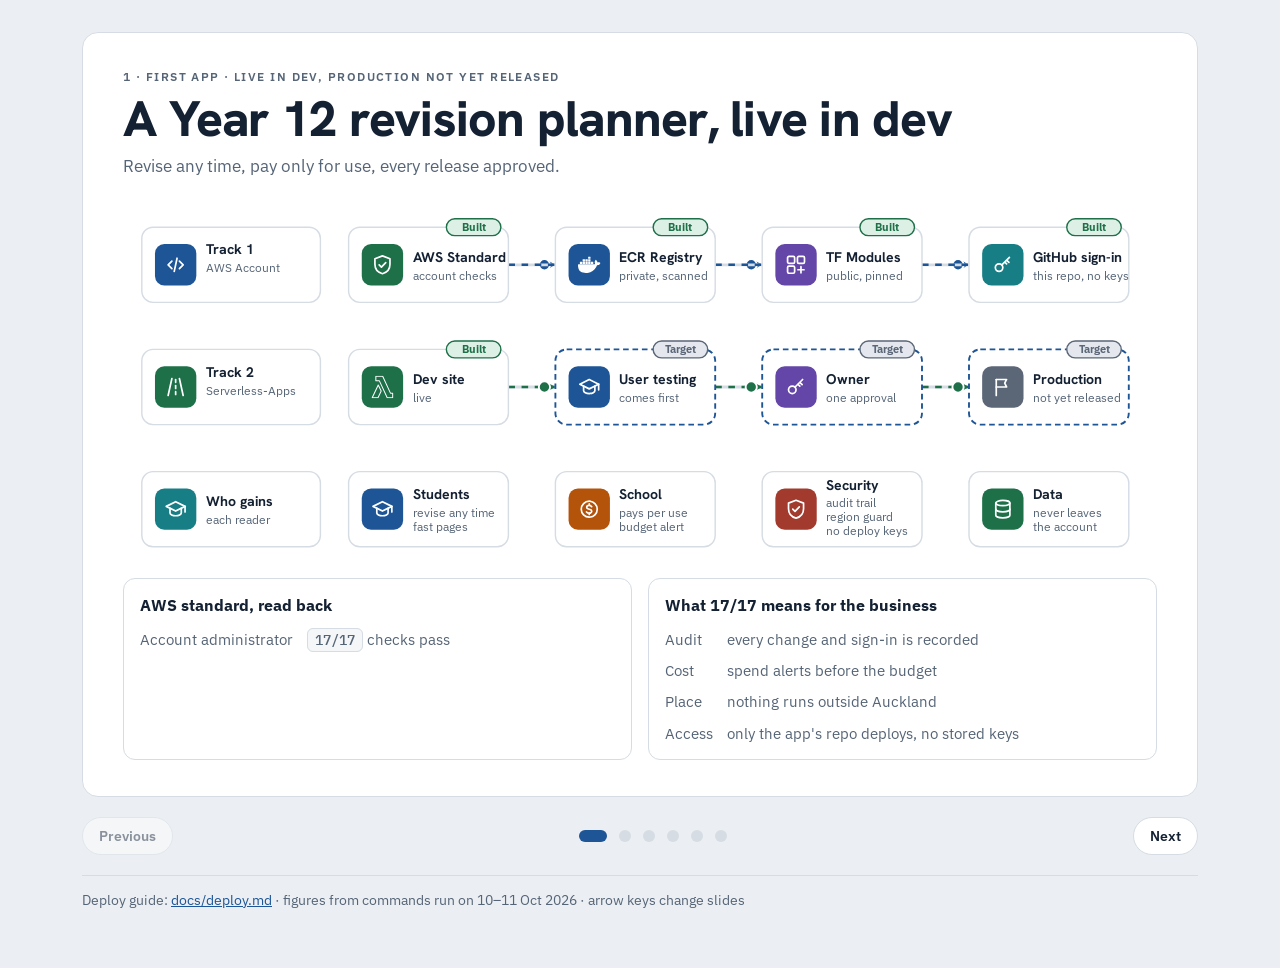
==== docs/index.html @ 9fa68ec3 "docs: architecture page for the project site [skip ci]" ====
<!doctype html>
<html lang="en">
<head>
<meta charset="utf-8">
<meta name="viewport" content="width=device-width,initial-scale=1,viewport-fit=cover">
<title>First App Architecture</title>
<meta name="description" content="Five slides for a developer new to Terraform: who gains, how the app moves from a laptop to AWS, how a request is served, four choices with their business gain, and the path from code to live with one decision.">
<link rel="preconnect" href="https://fonts.googleapis.com">
<link rel="preconnect" href="https://fonts.gstatic.com" crossorigin>
<link rel="stylesheet" href="https://fonts.googleapis.com/css2?family=IBM+Plex+Mono:wght@400;500&family=IBM+Plex+Sans:wght@400;500;600&family=Hanken+Grotesk:wght@500;600;700;800&display=swap">
<style>
:root{
  --ground:#EBEFF3; --surface:#FFFFFF; --sunk:#F4F6F8; --ink:#142133; --muted:#556476; --faint:#8593A3; --rule:#D5DCE3;
  --accent:#1D5596; --accent-soft:#E2EBF6;
  --deck:#12233B; --deck-ink:#F2F5F9; --deck-muted:#A9B7C8; --deck-rule:#2A3E5A; --deck-panel:#1A2F4D;
  --go:#1E7049; --go-soft:#DDF0E5; --stop:#A23A2E; --stop-soft:#F7E0DC;
  --wait:#8F5C0E; --wait-soft:#F6EAD3; --later:#5B6677; --later-soft:#E4E8EE;
  --human:#6446A8; --human-soft:#ECE6F7; --teal:#177E86; --teal-soft:#DDF1F2;
  --aws:#B4530A; --aws-soft:#FBEBDD;
  --display:"Hanken Grotesk","IBM Plex Sans",Arial,"Liberation Sans",system-ui,sans-serif;
  --sans:"IBM Plex Sans",Arial,"Liberation Sans",system-ui,-apple-system,"Segoe UI",sans-serif;
  --mono:"IBM Plex Mono",ui-monospace,Menlo,monospace;
}
@media (prefers-color-scheme:dark){:root:not([data-theme="light"]){
  color-scheme:dark; --ground:#0F151D; --surface:#17202B; --sunk:#131B24; --ink:#E7ECF2; --muted:#9FACBB; --faint:#75828F; --rule:#2A3542;
  --accent:#86B6EA; --accent-soft:#1D3048;
  --deck:#1B2D47; --deck-ink:#F2F5F9; --deck-muted:#A9B9CC; --deck-rule:#34496A; --deck-panel:#233A5B;
  --go:#7FD1A6; --go-soft:#173428; --stop:#F0978C; --stop-soft:#3D211D;
  --wait:#E6B568; --wait-soft:#3A2D15; --later:#AAB4C2; --later-soft:#252E3A;
  --human:#B9A2EE; --human-soft:#2B2442; --teal:#6FD0D6; --teal-soft:#15343A;
  --aws:#F5A65B; --aws-soft:#3A2817;}}
:root[data-theme="dark"]{
  color-scheme:dark; --ground:#0F151D; --surface:#17202B; --sunk:#131B24; --ink:#E7ECF2; --muted:#9FACBB; --faint:#75828F; --rule:#2A3542;
  --accent:#86B6EA; --accent-soft:#1D3048;
  --deck:#1B2D47; --deck-ink:#F2F5F9; --deck-muted:#A9B9CC; --deck-rule:#34496A; --deck-panel:#233A5B;
  --go:#7FD1A6; --go-soft:#173428; --stop:#F0978C; --stop-soft:#3D211D;
  --wait:#E6B568; --wait-soft:#3A2D15; --later:#AAB4C2; --later-soft:#252E3A;
  --human:#B9A2EE; --human-soft:#2B2442; --teal:#6FD0D6; --teal-soft:#15343A;
  --aws:#F5A65B; --aws-soft:#3A2817;}

*,*::before,*::after{box-sizing:border-box}
html{-webkit-text-size-adjust:100%}
body{margin:0;background:var(--ground);color:var(--ink);font:16px/1.55 var(--sans);font-variant-numeric:tabular-nums;overflow-wrap:break-word}
.wrap{max-width:1180px;margin:0 auto;padding-inline:16px;padding-block:20px 40px;display:grid;grid-template-columns:minmax(0,1fr);gap:20px}
.wrap>*{min-width:0}
@media (min-width:720px){.wrap{padding-inline:32px;padding-block:32px 56px}}
h1,h2,h3{font-family:var(--display);margin:0;text-wrap:balance;letter-spacing:-.015em}
h1{font-weight:800;font-size:clamp(30px,4.2vw,50px);line-height:1.05}
h2{font-weight:700;font-size:clamp(22px,2.6vw,32px);line-height:1.15}
h3{font-weight:700;font-size:17px;line-height:1.25}
p{margin:0;max-width:70ch}
a{color:var(--accent)}
code{font:500 14px/1.4 var(--mono);background:var(--sunk);border:1px solid var(--rule);border-radius:6px;padding:2px 7px;overflow-wrap:anywhere}
:focus-visible{outline:2px solid var(--accent);outline-offset:2px}
.eyebrow{font:600 12px/1.3 var(--sans);letter-spacing:.12em;text-transform:uppercase;color:var(--muted)}
svg.i{width:22px;height:22px;flex:none;fill:none;stroke:currentColor;stroke-width:1.8;stroke-linecap:round;stroke-linejoin:round}
svg.logo{width:22px;height:22px;flex:none;fill:currentColor;stroke:none}

/* Slides: every slide shows when scripts are off or when printing; the deck shows one at a time */
.slide{background:var(--surface);border:1px solid var(--rule);border-radius:16px;padding:24px 18px;display:grid;gap:20px;align-content:start;min-width:0}
@media (min-width:720px){.slide{padding:36px 40px;min-height:600px}}
.slide>*{min-width:0}
.js .slide{display:none}
.js .slide.on{display:grid;animation:in .45s ease both}
@keyframes in{from{opacity:0;transform:translateY(10px)}to{opacity:1;transform:none}}
.head{display:grid;gap:8px}
.head p{color:var(--muted);font-size:17px}

/* Navigation */
.nav{display:none;align-items:center;justify-content:space-between;gap:12px}
.js .nav{display:flex}
.nav button{font:600 14px var(--sans);color:var(--ink);background:var(--surface);border:1px solid var(--rule);border-radius:999px;padding:9px 16px;cursor:pointer}
.nav button:hover{border-color:var(--accent)}
.nav button:disabled{opacity:.45;cursor:default}
.dots{display:flex;gap:8px;flex-wrap:wrap;justify-content:center}
.dots{gap:0}
.dots button{position:relative;width:24px;height:24px;padding:0;background:none;border:0;border-radius:6px;cursor:pointer}
.dots button::before{content:"";position:absolute;left:50%;top:50%;width:12px;height:12px;transform:translate(-50%,-50%);border-radius:50%;background:var(--rule)}
.dots button[aria-current="true"]{width:40px}
.dots button[aria-current="true"]::before{background:var(--accent);width:28px;border-radius:6px}
h1:focus,h2:focus{outline:none}

/* Slide 2: diagram */
.figure{margin:0;display:grid;gap:12px}
.scroll{overflow-x:auto;border-radius:12px}
svg.d{display:block;width:100%;min-width:860px;height:auto;font-family:var(--sans)}
.d .zone{fill:var(--sunk);stroke:var(--aws);stroke-width:1.5;stroke-dasharray:6 5}
.d .zone-t{font:600 12.5px var(--sans);fill:var(--aws);letter-spacing:.08em;text-transform:uppercase}
.d .box{fill:var(--surface);stroke:var(--rule);stroke-width:1.5}
.d .box.next{stroke:var(--accent);stroke-width:2;stroke-dasharray:6 4}
.d .tile{fill:var(--c)}
.d .glyph{fill:var(--surface)}
.d .glyph-s{fill:none;stroke:var(--surface);stroke-width:1.8;stroke-linecap:round;stroke-linejoin:round}
.d .bt{font:700 15px var(--display);fill:var(--ink)}
.d .bs{font:400 12.5px var(--sans);fill:var(--muted)}
.d .wire{stroke:var(--rule);stroke-width:3;fill:none}
.d .flow{stroke:var(--accent);stroke-width:2.5;fill:none;stroke-dasharray:7 7;animation:dash 1.2s linear infinite}
.d .flow.key{stroke:var(--human)} .d .flow.cache{stroke:var(--teal)} .d .pkt.cache{fill:var(--teal)} .d .flow.data{stroke:var(--go)} .d .flow.alarm{stroke:var(--stop);stroke-dasharray:3 6}
@keyframes dash{to{stroke-dashoffset:-28}}
.d .pkt{fill:var(--accent);stroke:var(--surface);stroke-width:2}
.d .pkt.data{fill:var(--go)}
.d .flow.t1{stroke:var(--accent)}
.d .pkt.t1,.d .ah.t1{fill:var(--accent)}
.d .flow.t2{stroke:var(--go)}
.d .pkt.t2,.d .ah.t2{fill:var(--go)}
.d .lg{fill:currentColor}
.d .stage{fill:var(--sunk);stroke:var(--rule)}
.d .stage-n{font:700 12.5px var(--sans);letter-spacing:.12em;fill:var(--accent)}
.d .stage-t{font:700 14px var(--display);fill:var(--ink)}
.d .tech{font-weight:700;fill:var(--ink)}
.d .num{font:800 20px var(--display);fill:var(--surface);text-anchor:middle}
.d.map .row{animation:in .5s ease both}.d.map .row:nth-of-type(2){animation-delay:.25s}.d.map .row:nth-of-type(3){animation-delay:.5s}
.d .ft{font:600 12.5px var(--sans);fill:var(--muted)}
.d .say{font:600 12.5px var(--sans);fill:var(--ink)}
.key-l{display:flex;flex-wrap:wrap;gap:8px 22px;font-size:14px;color:var(--muted)}
.key-l span{display:inline-flex;align-items:center;gap:8px}
.key-l i{width:22px;height:0;border-top:3px dashed var(--c);display:inline-block}

.note{font-size:15px;color:var(--muted)}
.duo{display:grid;grid-template-columns:1fr 1fr;gap:16px}
.duo .card{border:1px solid var(--rule);border-radius:12px;padding:14px 16px;background:var(--surface)}
.cmds{list-style:none;margin:10px 0 0;padding:0;display:grid;grid-template-columns:auto 1fr;gap:8px 14px;align-items:center;font-size:15px;color:var(--muted)}
.cmds li{display:contents}
@media (max-width:760px){.duo{grid-template-columns:1fr}}

.note b{color:var(--ink)}
.d .badge{stroke-width:1.5}.d .badge.go{fill:var(--go-soft);stroke:var(--go)}.d .badge.wait{fill:var(--wait-soft);stroke:var(--wait)}.d .badge.later{fill:var(--later-soft);stroke:var(--later)}
.d .bdg{font:700 11.5px var(--sans);text-anchor:middle}.d .bdg.go{fill:var(--go)}.d .bdg.wait{fill:var(--wait)}.d .bdg.later{fill:var(--later)}
.d .ah{fill:var(--muted)}
.d .cmd{font:500 13px var(--mono);fill:var(--ink)}.d .res{font:500 13px var(--mono);fill:var(--muted)}
.d .div{stroke:var(--rule);stroke-width:1;stroke-dasharray:4 4}

footer{color:var(--muted);font-size:14px;border-top:1px solid var(--rule);padding-top:14px}
@media (prefers-reduced-motion:reduce){.d .flow{animation:none}.d .moving{display:none}.js .slide.on{animation:none}}
@media print{.js .slide{display:grid}.nav{display:none!important}.slide{break-inside:avoid;min-height:0}.scroll{overflow:visible}svg.d{min-width:0}.d .moving{display:none}}
</style>
</head>
<body>
<svg width="0" height="0" style="position:absolute" aria-hidden="true">
  <symbol id="l-lambda" viewBox="0 0 24 24"><path d="M4.9855 0c-.2941.0031-.5335.2466-.534.5482L4.446 5.456c0 .1451.06.2835.159.3891a.5322.5322 0 0 0 .3806.1562h3.4282l8.197 17.6805a.5365.5365 0 0 0 .4885.3181h5.811c.2969 0 .5426-.2448.5426-.5482V18.544c0-.3035-.2392-.5482-.5425-.5482h-2.0138L12.7394.3153C12.647.124 12.4564 0 12.2452 0h-7.254Zm.5397 1.0907h6.3678l8.16 17.6804a.5365.5365 0 0 0 .4885.3181h1.8178v3.8173H17.437L9.2402 5.226a.536.536 0 0 0-.4885-.318H5.5223Zm2.0137 8.2366c-.2098.0011-.3937.1193-.4857.3096L.6002 23.2133a.5506.5506 0 0 0 .0313.5282.5334.5334 0 0 0 .4544.25h6.169a.5468.5468 0 0 0 .497-.3096l3.38-7.166a.5405.5405 0 0 0-.0029-.4686L8.036 9.637a.5468.5468 0 0 0-.4942-.3096Zm.0057 1.8036 2.488 5.1522-3.1214 6.6206H1.9465Z"/></symbol>
  <symbol id="l-s3" viewBox="0 0 24 24"><path d="M20.913 13.147l.12-.895c.947.576 1.258.922 1.354 1.071-.16.031-.562.046-1.474-.176zm-2.174 7.988a.547.547 0 0 0-.005.073c0 .084-.207.405-1.124.768a10.28 10.28 0 0 1-1.438.432c-1.405.325-3.128.504-4.853.504-4.612 0-7.412-1.184-7.412-1.704a.547.547 0 0 0-.005-.073L1.81 5.602c.135.078.28.154.432.227.042.02.086.038.128.057.134.062.272.122.417.18l.179.069c.154.058.314.114.478.168.043.013.084.029.13.043.207.065.423.127.646.187l.176.044c.175.044.353.087.534.127a23.414 23.414 0 0 0 .843.17l.121.023c.252.045.508.085.768.122.071.011.144.02.216.03.2.027.4.053.604.077l.24.027c.245.026.49.05.74.07l.081.009c.275.022.552.04.83.056l.233.012c.21.01.422.018.633.025a33.088 33.088 0 0 0 2.795-.026l.232-.011c.278-.016.555-.034.83-.056l.08-.008c.25-.02.497-.045.742-.072l.238-.026c.205-.024.408-.05.609-.077.07-.01.141-.019.211-.03.261-.037.519-.078.772-.122l.111-.02c.215-.04.427-.082.634-.125l.212-.047c.186-.041.368-.085.546-.13l.166-.042c.225-.06.444-.122.654-.189.04-.012.077-.026.115-.038a10.6 10.6 0 0 0 .493-.173c.058-.021.114-.044.17-.066.15-.06.293-.12.43-.185.038-.017.079-.034.116-.052.153-.073.3-.15.436-.228l-.976 7.245c-2.488-.78-5.805-2.292-7.311-3a1.09 1.09 0 0 0-1.088-1.085c-.6 0-1.088.489-1.088 1.088 0 .6.488 1.089 1.088 1.089.196 0 .378-.056.537-.148 1.72.812 5.144 2.367 7.715 3.15zm-7.42-20.047c5.677 0 9.676 1.759 9.75 2.736l-.014.113c-.01.033-.031.067-.048.101-.015.028-.026.057-.047.087-.024.033-.058.068-.09.102-.028.03-.051.06-.084.09-.038.035-.087.07-.133.105-.04.03-.074.06-.119.091-.053.036-.116.071-.177.107-.05.03-.095.06-.15.09-.068.036-.147.073-.222.11-.059.028-.114.057-.177.085-.084.038-.177.074-.268.111-.068.027-.13.054-.203.082-.097.036-.205.072-.31.107-.075.026-.148.053-.228.079-.111.035-.233.069-.35.103-.085.024-.165.05-.253.073-.124.034-.258.065-.389.098-.093.022-.181.046-.278.068-.139.032-.287.061-.433.091-.098.02-.191.041-.293.06-.155.03-.32.057-.482.084-.1.018-.198.036-.302.052-.166.026-.342.048-.515.072-.11.014-.213.03-.325.044-.181.023-.372.041-.56.06-.11.012-.218.025-.332.036-.188.016-.386.029-.58.043-.122.009-.24.02-.364.028-.207.012-.422.02-.635.028-.12.005-.234.012-.354.016a35.605 35.605 0 0 1-2.069 0c-.12-.004-.234-.011-.352-.016-.214-.008-.43-.016-.637-.028-.122-.008-.238-.02-.36-.027-.195-.015-.394-.028-.584-.044-.11-.01-.215-.024-.324-.035-.19-.02-.384-.038-.568-.06l-.315-.044c-.176-.024-.355-.046-.525-.073-.1-.015-.192-.033-.29-.05-.167-.028-.335-.055-.494-.086-.096-.018-.183-.038-.276-.056-.151-.032-.305-.062-.45-.095-.09-.02-.173-.043-.26-.064-.138-.034-.277-.067-.407-.102-.082-.022-.157-.046-.235-.069a11.75 11.75 0 0 1-.368-.108c-.075-.024-.141-.049-.213-.073-.11-.037-.223-.075-.325-.113-.067-.025-.125-.051-.188-.077-.096-.038-.195-.076-.282-.115-.06-.027-.11-.054-.166-.08-.08-.039-.162-.077-.233-.116-.052-.028-.094-.055-.142-.084-.063-.038-.13-.075-.185-.113-.043-.029-.075-.058-.113-.086-.048-.037-.098-.073-.139-.11-.032-.029-.054-.057-.08-.087-.033-.035-.069-.07-.093-.104-.02-.03-.031-.058-.046-.086-.018-.035-.039-.068-.049-.102l-.015-.113c.076-.977 4.074-2.736 9.748-2.736zm12.182 12.124c-.118-.628-.84-1.291-2.31-2.128l.963-7.16a.531.531 0 0 0 .005-.073C22.16 1.581 16.447 0 11.32 0 6.194 0 .482 1.581.482 3.851a.58.58 0 0 0 .005.072L2.819 21.25c.071 2.002 5.236 2.75 8.5 2.75 1.805 0 3.615-.188 5.098-.531.598-.138 1.133-.3 1.592-.48 1.18-.467 1.789-1.053 1.813-1.739l.945-7.018c.557.131 1.016.197 1.389.197.54 0 .902-.137 1.134-.413a.956.956 0 0 0 .21-.804Z"/></symbol>
  <symbol id="l-apigw" viewBox="0 0 24 24"><path d="M9.456 18.7h1.258v-.865H9.456Zm2.115 0h1.286v-.865h-1.286ZM6.43 1.127.857 3.892v17.19l5.572 1.885Zm.857 5.47v11.238H8.57v.865H7.286v4.868a.434.434 0 0 1-.429.432.425.425 0 0 1-.136-.022L.292 21.804a.432.432 0 0 1-.292-.41V3.623c0-.164.093-.315.24-.388L6.668.045a.424.424 0 0 1 .415.02.433.433 0 0 1 .203.367v5.3H8.57v.865ZM13.714 18.7H15v-.865h-1.286Zm.028-12.103H15v-.864h-1.258Zm-2.143 0h1.258v-.864H11.6Zm-2.143 0h1.258v-.864H9.456Zm13.687-2.705L17.57 1.127v21.84l5.572-1.884ZM24 21.394c0 .186-.117.35-.292.41l-6.429 2.174a.425.425 0 0 1-.386-.06.434.434 0 0 1-.179-.35V18.7h-.829v-.865h.83V6.597h-.83v-.864h.83v-5.3c0-.15.076-.289.202-.368a.424.424 0 0 1 .415-.02l6.428 3.19c.147.073.24.224.24.388ZM13.257 9.346l-.8-.31-2.143 5.618.8.31Zm2.903 2.744a.434.434 0 0 0 0-.612L14.446 9.75l-.606.612 1.411 1.423-1.411 1.423.606.611Zm-6.606 1.728L7.84 12.09a.434.434 0 0 1 0-.612L9.554 9.75l.606.612-1.411 1.423 1.411 1.423Z"/></symbol>
  <symbol id="l-cw" viewBox="0 0 24 24"><path d="M18.454 14.905c0-1.676-1.372-3.039-3.059-3.039-1.686 0-3.058 1.363-3.058 3.039 0 1.675 1.372 3.038 3.058 3.038 1.687 0 3.059-1.363 3.059-3.038Zm.862 0c0 2.147-1.759 3.894-3.92 3.894-2.162 0-3.92-1.747-3.92-3.894 0-2.148 1.758-3.895 3.92-3.895 2.161 0 3.92 1.747 3.92 3.895Zm3.617 5.87-3.004-2.688c-.242.34-.523.649-.834.926l2.999 2.687c.256.23.654.208.885-.046a.623.623 0 0 0-.046-.88Zm-7.538-1.206c2.59 0 4.696-2.092 4.696-4.664 0-2.573-2.106-4.665-4.696-4.665-2.589 0-4.696 2.092-4.696 4.665 0 2.572 2.107 4.664 4.696 4.664Zm8.224 2.658c-.293.323-.7.487-1.107.487a1.49 1.49 0 0 1-.995-.378L18.399 19.542a5.543 5.543 0 0 1-3.004.883c-3.064 0-5.557-2.476-5.557-5.52 0-3.044 2.493-5.521 5.557-5.521 3.065 0 5.558 2.477 5.558 5.52 0 .874-.21 1.697-.576 2.432l3.133 2.803c.608.546.657 1.482.11 2.088ZM3.977 7.454c0 .222.014.444.04.659a.426.426 0 0 1-.352.473C2.605 8.858.862 9.681.862 12.148c0 1.863 1.034 2.892 1.902 3.427.297.185.647.284 1.017.288l5.195.005v.856l-5.2-.005a2.815 2.815 0 0 1-1.469-.418C1.447 15.77 0 14.524 0 12.148c0-2.864 1.971-3.923 3.129-4.297a6.093 6.093 0 0 1-.013-.397c0-2.34 1.598-4.767 3.716-5.645 2.478-1.031 5.104-.52 7.022 1.367a7.048 7.048 0 0 1 1.459 2.116 2.79 2.79 0 0 1 1.78-.644c1.287 0 2.735.97 2.993 3.092 1.205.276 3.751 1.24 3.751 4.441 0 1.278-.403 2.333-1.199 3.137l-.614-.6c.632-.638.952-1.491.952-2.537 0-2.8-2.36-3.495-3.374-3.664a.43.43 0 0 1-.353-.496c-.141-1.738-1.18-2.517-2.156-2.517-.616 0-1.193.298-1.584.818a.431.431 0 0 1-.75-.111c-.353-.971-.861-1.788-1.511-2.426-1.663-1.636-3.936-2.079-6.084-1.186-1.787.74-3.187 2.873-3.187 4.855Z"/></symbol>
  <symbol id="l-tf" viewBox="0 0 24 24"><path d="M1.44 0v7.575l6.561 3.79V3.787zm21.12 4.227l-6.561 3.791v7.574l6.56-3.787zM8.72 4.23v7.575l6.561 3.787V8.018zm0 8.405v7.575L15.28 24v-7.578z"/></symbol>
  <symbol id="l-docker" viewBox="0 0 24 24"><path d="M13.983 11.078h2.119a.186.186 0 00.186-.185V9.006a.186.186 0 00-.186-.186h-2.119a.185.185 0 00-.185.185v1.888c0 .102.083.185.185.185m-2.954-5.43h2.118a.186.186 0 00.186-.186V3.574a.186.186 0 00-.186-.185h-2.118a.185.185 0 00-.185.185v1.888c0 .102.082.185.185.185m0 2.716h2.118a.187.187 0 00.186-.186V6.29a.186.186 0 00-.186-.185h-2.118a.185.185 0 00-.185.185v1.887c0 .102.082.185.185.186m-2.93 0h2.12a.186.186 0 00.184-.186V6.29a.185.185 0 00-.185-.185H8.1a.185.185 0 00-.185.185v1.887c0 .102.083.185.185.186m-2.964 0h2.119a.186.186 0 00.185-.186V6.29a.185.185 0 00-.185-.185H5.136a.186.186 0 00-.186.185v1.887c0 .102.084.185.186.186m5.893 2.715h2.118a.186.186 0 00.186-.185V9.006a.186.186 0 00-.186-.186h-2.118a.185.185 0 00-.185.185v1.888c0 .102.082.185.185.185m-2.93 0h2.12a.185.185 0 00.184-.185V9.006a.185.185 0 00-.184-.186h-2.12a.185.185 0 00-.184.185v1.888c0 .102.083.185.185.185m-2.964 0h2.119a.185.185 0 00.185-.185V9.006a.185.185 0 00-.184-.186h-2.12a.186.186 0 00-.186.186v1.887c0 .102.084.185.186.185m-2.92 0h2.12a.185.185 0 00.184-.185V9.006a.185.185 0 00-.184-.186h-2.12a.185.185 0 00-.184.185v1.888c0 .102.082.185.185.185M23.763 9.89c-.065-.051-.672-.51-1.954-.51-.338.001-.676.03-1.01.087-.248-1.7-1.653-2.53-1.716-2.566l-.344-.199-.226.327c-.284.438-.49.922-.612 1.43-.23.97-.09 1.882.403 2.661-.595.332-1.55.413-1.744.42H.751a.751.751 0 00-.75.748 11.376 11.376 0 00.692 4.062c.545 1.428 1.355 2.48 2.41 3.124 1.18.723 3.1 1.137 5.275 1.137.983.003 1.963-.086 2.93-.266a12.248 12.248 0 003.823-1.389c.98-.567 1.86-1.288 2.61-2.136 1.252-1.418 1.998-2.997 2.553-4.4h.221c1.372 0 2.215-.549 2.68-1.009.309-.293.55-.65.707-1.046l.098-.288Z"/></symbol>
  <symbol id="l-flask" viewBox="0 0 24 24"><path d="M7.172 20.36c-.914-.72-1.89-1.41-2.556-2.38-1.402-1.712-2.482-3.694-3.22-5.777-.446-1.355-.6-2.808-1.174-4.11-.602-.944.103-1.978 1.138-2.28.46-.087 1.272-.522.293-.211-.878.644-.963-.585-.063-.662.615-.082.84-.585.63-1.037-.66-.43 1.6-.903.463-1.544C1.5 1.08 4.34.835 3.64 2.285 3.473 3.4 5.624 2.08 5.125 3.368c.507.619 1.9.14 1.865 1.009.74.05.993.672 1.687.72.72.325 2.022.58 2.266 1.39-.713.566-2.364-1.165-2.443.398.215 2.31.16 4.689 1.004 6.888.4 1.332 1.37 2.38 2.244 3.418.837 1.016 1.971 1.73 3.127 2.333 1.014.478 2.107.795 3.213.994.448-.343 1.24-1.617 1.938-1.08.033.604-1.388 1.263-.067 1.196.776-.234 1.314.6 1.953-.152.588.697 2.446-.446 2.027.98-.566.364-1.392.144-1.959.646-.935-.467-1.68.418-2.715.306a19.86 19.86 0 01-3.484.29c-1.912-.15-3.865-.214-5.684-.88-1.024-.297-2.023-.881-2.924-1.464zm1.615.7c1 .432 1.978.888 3.074 1.026 1.74.24 3.537.614 5.283.274-.79-.357-1.608.14-2.395-.255-.944.203-1.957-.052-2.917-.177-1.092-.486-2.27-.82-3.291-1.452-1.277-.466.66.598 1.005.685.798.453-.877-.233-1.114-.421-.668-.375-.754-.297-.066.084.139.08.276.166.42.235zm-1.904-1.346c.97.359-.004-.682-.45-.622-.196-.341-.751-.557-.36-.74-.704.244-.737-.93-1.07-.763-.744-.235-.29-1.07-1.176-1.58-.081-.54-.882-1.008-1.138-1.822-.113-.416-.905-1.613-.418-.5.414 1.072 1.143 1.99 1.75 2.907.47.873 1.027 1.786 1.885 2.33.29.278.568.703.977.79zM4.09 16.647c.033-.146.177.317 0 0zm3.954 3.497c.215-.096-.31-.12 0 0zm.526.192c-.054-.265-.24.148 0 0zm.66.275c.312-.3-.484-.188 0 0zm1.127.63c.191-.282-.61-.107 0 0zM8.19 19.728c.487-.315-.63-.004 0 0zm.494.246c-.014-.166-.176.075 0 0zm2.47 1.542c.397.25 2.32.55 1.115.103-.2.042-2.23-.574-1.116-.103zm-3.921-3.054c-.04-.167-.616-.185 0 0zm1.15.67c.3-.21-.621-.16 0 0zm.966.593c.43-.162-.696-.163 0 0zm-2.584-1.773c.466.358 1.88.046.714-.213-.53-.283-1.727-.476-.912.17zm3.24 1.978c.193-.33-.815-.19 0 0zm-.984-.783c1.14.323-.958-.72-.281-.118l.15.068.13.05zm1.973 1.14c1.08.01-.975-.147 0 0zm-4.644-2.96c-.042-.2-.266.018 0 0zm6.47 3.985c.028-.363-.353.27 0 0zm-4.63-2.856c-.064-.191-.336-.008 0 0zm-1.738-1.254c.62-.037-.848-.273 0 0zm-2.06-1.332c-.077-.297-.674-.534 0 0zm5.407 3.435c-.114-.13-.054.028 0 0zm3.366 2.065c-.01-.197-.183.075 0 0zm-3.664-2.373c.06-.255-.528-.077 0 0zm-2.506-1.592c.46-.05-.74-.311 0 0zm4.241 2.637c.718-.285-.7-.14 0 0zM9.03 18.545c.827.106-.985-.563-.181-.06zm2.876 1.768c.773-.462.518 1.082 1.311.13.782-.57-.675.707.29.103.696-.467 1.726.22 2.376.445.468-.023.923.405 1.403.145.923-.25-1.806-.37-1.09-.81-.845.245-1.47-.294-1.885-.835-.948-.22-2.044-.703-2.517-1.542-.192-.315.28.044-.166-.47-.57-.508-.856-1.085-1.24-1.702-.457-.244-.51-.963-.557-.024.004-.593-.553-.992-.688-.826-.002-.571.595-.285.176-.707-.09-.592-.386-1.21-.475-1.877-.138-.322-.02-1.011-.473-.282-.165.77-.055-.947.202-.38.337-.58-.12-.51-.14-.43.22-.488.14-1.18-.057-.916.117-.517.185-1.902-.175-1.656.218-.54.414-2.473-.534-1.736-.384.005-1.048.14-1.363.296.986.543-.1.196-.5.11-.052.502-.45.285-.946.29.793.098-.386.81-.841.534-.59.282.51.987.012 1.205.06.328-.905-.12-.83.64-.573-.241-.078.9.209.514.975.264.686.866.71 1.437-.158.333-.784-.783-.14-.731-.507-.827-.561-.3-.984.085-.1.028 1.079.547.34.803.65.1.668.67.8 1.03.39.407.31-.45.779.04-.296-.436-1.567-1.228-.544-.974-.005-.44-.185-.793.129-.784.31-.562-.325 1.387.375.672.193-.085.24-.563.59.045.505.498.182.858-.531.403.127.433.954.587.799 1.265.165.595.395.376.596.342.158.578.247.153.255-.123.72.155.552.58.778.88.497.224-.712-1.522.142-.526.898.81.337 1.15-.47 1.02.51-.041.675.69 1.313.664.582.277.975 1.34-.027.897-.348-.313-1.58-.7-.573-.104.929.43 1.665.688 2.561 1.227.64.458.918.982 1.16 1.086-.538.257-1.623-.206-.817-.348-.503-.091-1.068-.345-.587.28.41.343 1.45.306 1.637.345-.159.348-.43.376.006.403-.486.26.156.3.201.448zm-.994-2.808c-.296-.31-.373-.89-.053-.385.164.066.525.947.053.385zm3.238 2.057c.185-.011.006.14 0 0zm-3.706-2.816c-.01-.468.107.36 0 0zm-.322-.433c-.372-.72.47.204 0 0zm-3.9-2.692c.219-.06.108.374 0 0zm3.104 1.682c.134-.504.158.424 0 0zm-2.192-1.525c-.155-.278.323.26 0 0zm1.882.604c-.352-.79.25-.432.078.13zM5.77 12.217c-.158-.26-.418-1.02-.334-1.252.076.378.804 1.627.357.518-.494-.93.59.302.702.534.05.23-.305-.063-.064.478-.44-.617-.26.34-.661-.278zm-1.003-.691c.04-.603.23.413 0 0zm.45.155c.216-.455.366.634 0 0zm-1.084-.84c-.374-.37-.644-.713.017-.23.255.01-.566-.778.06-.25.66.12.327 1.082-.077.48zm.57-.015c.217-.215.115.212 0 0zm.35.113c-.328-.617.4.258 0 0zm-.697-.667c-1.086-.966 1.365.506.177.18zm3.11 1.808c-.47-.282-.123-1.984.037-.82.457-.148-.025.6.315.594-.053.473-.206.643-.35.226zm1.15.68c.048-.513.099.35 0 0zm-.2-.198c.054-.22.007.258 0 0zM4.57 9.955c-.697-.963 2.027.973.447.244-.165-.043-.364-.06-.447-.244zm2.216 1.175c-.066-.81.147.134 0 0zm1.682 1.079c.13-.462.01.305 0 0zM4.676 9.587c.415-.088 1.718.729.52.234-.132-.148-.416-.08-.52-.234zm3.56 1.775c.044-.83.248-.495.002.118zM4.985 9.299c.169-.248-.45-1.12.089-.313.232.185.672.31.283.387.61.539-.15.146-.372-.074zm3.075 1.804c.117-.944.103.553 0 0zM4.632 8.427c.129-.055.068.172 0 0zm.802.478c.206-.434.38.483 0 0zm2.263 1.259c-.002-.167.043.242 0 0zm-.131-.29c-.314-.776.292.41 0 0zm-.193-.51c-.053-.32.18.404 0 0zm.314-.51c-.216-.38.272-1.673.326-.87-.227.625-.065.975.093.136.293-.66-.063 1.303-.42.735zm.322-1.923c.094-.115.02.139 0 0zM7.47 17.544c-.128-.111.016.07 0 0zm1.11.56c.615.16.612-.095.055-.17-.3-.28-1.246-.575-.4-.035.057.142.235.139.344.206zM6.389 16.65c.34.253 1.28.719.484.096.269-.312-.514-.478-.254-.686-.66-.404-.52-.368-.058-.356-.794-.354.114-.328.07-.51-.305-.06-1.52-.54-.804.04-.726-.37-.173.138-.392.084-.743-.202.66.565-.118.375.425.337 1.146.864.18.357-.128.183.69.46.892.6zm1.16.667c1.41.454-.691-.556 0 0zm5.94 3.598c.02-.28-.193.24 0 0zm.611.257c.325-.315.013.503.54-.077.005-.415-.017-.66-.606-.156-.162.09-.234.473.066.233zm-9.692-6.087c-.1-.393-.7-.39 0 0zm.652.428c-.242-.402-.864-.364 0 0zm3.71 2.237c.362.32 1.662.236.44.04-.182-.27-1.151-.204-.44-.04zm5.097 3.149c.558-.468-.54.208 0 0zm1.16.796c.003-.15-.24.066 0 0zm.001-.21c.617-.654-.598.039 0 0zM2.805 13.743c-.526-.75-.327-1.088-.835-1.7-.096-.47-.87-1.533-.4-.406.43.659.558 1.679 1.235 2.106zm12.03 7.534c1.135-.734-.466-.32 0 0zm.866.34c.57-.488-.36-.102 0 0zM4.215 14.255c.163-.242-.42-.031 0 0zm11.305 7.129c.551-.355-.126-.3-.1.032zm-7.47-4.71c-.02-.24-.291.02 0 0zm.46.267c-.145-.297-.224.047 0 0zm7.894 4.684c.705-.51-.428-.098-.148.096zm-.27-.13c.574-.482-.607.213 0 0zm1.38.918c.386-.258-.469-.083 0 0zM4.57 14.08c.517.116 2.066 1.274 1.152.08-.468-.138-.187-1.283-.665-1.08.32.535.264.763-.41.426-.845-.413-.474.204-.31.374-.224.052.299.196.233.2zm-2.356-1.86c.092-.383-.853-2.107-.446-.864.146.26.13.754.446.864zm4.324 2.666c-.266-.223-.013-.032 0 0zm.656.152c0-.405-.725-.164 0 0zm5.681 3.583c-.108-.278-.428-.006 0 0zm.273.199c-.04-.155-.157.03 0 0zM15.4 20.24c.216-.16-.27-.02 0 0zM3.39 12.52c.62-.24-.664-.17 0 0zm8.984 5.662c-.007-.401-.395.1 0 0zm-9.23-6.231c.399-.135-.367-.09 0 0zm1.156.56c-.007-.133-.122.05 0 0zm14.09 8.64c.512-.104 1.678.26 1.866-.136-.62-.015-2.15-.438-2.222.1l.136.023.22.013zM4.667 12.603c.009-.407-.317-.015 0 0zM1.63 10.495c-.138-.775-.525-.118 0 0zm.724.182c.009-.25-.663-.224 0 0zm.414.203c-.12-.097-.094.122 0 0zm2.605 1.67c.122-.112-.29-.083 0 0zm-2.88-2.128c-.07-.585-.84-.088 0 0zm-1.486-.964c-.02-.27-.144.102 0 0zm.22-.167c-.035-.32-.19.04 0 0zm1.22.729c.518-.203-.94-.42-.104-.04zm16.334 10.089c.33-.303-.42-.094 0 0zm1.974 1.023c.132-.392-.334.05 0 0zM2.573 9.38c.055-.38-.41.075 0 0zM.837 8.218c-.093-.535-.08-1.474.812-1.156-1.191.236.824 1.48.57.498.5.024.98-.296.716.19.987-.11 1.67-.964 2.624-.845.742-.098 1.554-.172 2.354-.471.658-.048 1.29-.756.93-1.175-.896-.076-1.835.036-2.827.233-1.098.228-2.096.662-3.205.849-1.08.145.217.4-.092.456-.564.196.672.328-.073.534-.46-.088-.94-.246-.743-.73-1.035.133-1.945.563-1.127 1.616h.06zm2.494-1.27c.243-.894 1.3.735.398.118-.108-.08-.285-.146-.398-.12zm.047-.434c.35-.26.186.146 0 0zm.445.008c.032-.411 1.018.218.163.148zm.608-.245c.222-.26.064.23 0 0zm.156-.104c.37-.444 2.095-.283.832-.043-.338-.255-.598.15-.832.043zm2.25-.347c-.055-1.214 1.119.432 0 0zm.64-.004c.233-.612.906-.245.108-.123.017.065-.024.316-.108.123zM2.322 9.067c.697-.427-.741-.37 0 0zm.515.144c.245-.26-.531-.106 0 0zm-1.52-1.08c.399-.305-.471-.116 0 0zm20.602 12.89c.012-.355-.304.16 0 0zm-2.093-1.43c.06-.408-.27.037 0 0zm2.67 1.568c.557 0 1.688-.173.475-.173-.19.03-1.109.024-.476.173zM3.29 8.959c.45-.03.706-.497-.087-.47-1.23-.127 1.084.42-.158.264-.167.11.236.237.245.207zm.398.202c-.048-.29-.14.154 0 0zm.47-1.257c.197-.243-.27-.065 0 0zm-1.5-2.508c.806-.274 1.907-.581 2.287.135-.387-.466-.156-.924.21-.243.516.689.775-.313.438-.545.383.476.819.7.257.03.61-.734-1.223.097-1.64.088-.2.09-2.071.477-1.551.535zm.472-.903c.46-.347 1.588.206.864-.345-.07-.062-1.586.418-.864.345zm1.674.069c.538.013-.231-.722.409-.39-.105-.343-.746-.407-1.06-.544-.176.314.36.938.65.934zm-1.38-1.52c.186-.252-.326.128 0 0zm.684.164c.866-.115-.22-.373-.174-.01zm-1.277-1c-.61-.796 1.146.134.527-.7-.522-.415-1.023.468-.527.7zm7.824 4.215c.28-.496-1.155-.668-.188-.175.09.03.07.21.188.175z"/></symbol>
  <symbol id="l-sqlite" viewBox="0 0 24 24"><path d="M21.678.521c-1.032-.92-2.28-.55-3.513.544a8.71 8.71 0 0 0-.547.535c-2.109 2.237-4.066 6.38-4.674 9.544.237.48.422 1.093.544 1.561a13.044 13.044 0 0 1 .164.703s-.019-.071-.096-.296l-.05-.146a1.689 1.689 0 0 0-.033-.08c-.138-.32-.518-.995-.686-1.289-.143.423-.27.818-.376 1.176.484.884.778 2.4.778 2.4s-.025-.099-.147-.442c-.107-.303-.644-1.244-.772-1.464-.217.804-.304 1.346-.226 1.478.152.256.296.698.422 1.186.286 1.1.485 2.44.485 2.44l.017.224a22.41 22.41 0 0 0 .056 2.748c.095 1.146.273 2.13.5 2.657l.155-.084c-.334-1.038-.47-2.399-.41-3.967.09-2.398.642-5.29 1.661-8.304 1.723-4.55 4.113-8.201 6.3-9.945-1.993 1.8-4.692 7.63-5.5 9.788-.904 2.416-1.545 4.684-1.931 6.857.666-2.037 2.821-2.912 2.821-2.912s1.057-1.304 2.292-3.166c-.74.169-1.955.458-2.362.629-.6.251-.762.337-.762.337s1.945-1.184 3.613-1.72C21.695 7.9 24.195 2.767 21.678.521m-18.573.543A1.842 1.842 0 0 0 1.27 2.9v16.608a1.84 1.84 0 0 0 1.835 1.834h9.418a22.953 22.953 0 0 1-.052-2.707c-.006-.062-.011-.141-.016-.2a27.01 27.01 0 0 0-.473-2.378c-.121-.47-.275-.898-.369-1.057-.116-.197-.098-.31-.097-.432 0-.12.015-.245.037-.386a9.98 9.98 0 0 1 .234-1.045l.217-.028c-.017-.035-.014-.065-.031-.097l-.041-.381a32.8 32.8 0 0 1 .382-1.194l.2-.019c-.008-.016-.01-.038-.018-.053l-.043-.316c.63-3.28 2.587-7.443 4.8-9.791.066-.069.133-.128.198-.194Z"/></symbol>
  <symbol id="l-html" viewBox="0 0 24 24"><path d="M1.5 0h21l-1.91 21.563L11.977 24l-8.564-2.438L1.5 0zm7.031 9.75l-.232-2.718 10.059.003.23-2.622L5.412 4.41l.698 8.01h9.126l-.326 3.426-2.91.804-2.955-.81-.188-2.11H6.248l.33 4.171L12 19.351l5.379-1.443.744-8.157H8.531z"/></symbol>
  <symbol id="l-css" viewBox="0 0 24 24"><path d="M1.5 0h21l-1.91 21.563L11.977 24l-8.565-2.438L1.5 0zm17.09 4.413L5.41 4.41l.213 2.622 10.125.002-.255 2.716h-6.64l.24 2.573h6.182l-.366 3.523-2.91.804-2.956-.81-.188-2.11h-2.61l.29 3.855L12 19.288l5.373-1.53L18.59 4.414z"/></symbol>
  <symbol id="l-js" viewBox="0 0 24 24"><path d="M0 0h24v24H0V0zm22.034 18.276c-.175-1.095-.888-2.015-3.003-2.873-.736-.345-1.554-.585-1.797-1.14-.091-.33-.105-.51-.046-.705.15-.646.915-.84 1.515-.66.39.12.75.42.976.9 1.034-.676 1.034-.676 1.755-1.125-.27-.42-.404-.601-.586-.78-.63-.705-1.469-1.065-2.834-1.034l-.705.089c-.676.165-1.32.525-1.71 1.005-1.14 1.291-.811 3.541.569 4.471 1.365 1.02 3.361 1.244 3.616 2.205.24 1.17-.87 1.545-1.966 1.41-.811-.18-1.26-.586-1.755-1.336l-1.83 1.051c.21.48.45.689.81 1.109 1.74 1.756 6.09 1.666 6.871-1.004.029-.09.24-.705.074-1.65l.046.067zm-8.983-7.245h-2.248c0 1.938-.009 3.864-.009 5.805 0 1.232.063 2.363-.138 2.711-.33.689-1.18.601-1.566.48-.396-.196-.597-.466-.83-.855-.063-.105-.11-.196-.127-.196l-1.825 1.125c.305.63.75 1.172 1.324 1.517.855.51 2.004.675 3.207.405.783-.226 1.458-.691 1.811-1.411.51-.93.402-2.07.397-3.346.012-2.054 0-4.109 0-6.179l.004-.056z"/></symbol>
  <symbol id="g-edge" viewBox="0 0 24 24"><circle cx="12" cy="12" r="9"/><path d="M3 12h18M12 3c2.6 2.7 3.9 5.7 3.9 9s-1.3 6.3-3.9 9c-2.6-2.7-3.9-5.7-3.9-9S9.4 5.7 12 3z"/></symbol>
  <symbol id="g-edge-f" viewBox="0 0 24 24"><circle cx="12" cy="12" r="9" fill="none" stroke="currentColor" stroke-width="1.8"/><path d="M3 12h18M12 3c2.6 2.7 3.9 5.7 3.9 9s-1.3 6.3-3.9 9c-2.6-2.7-3.9-5.7-3.9-9S9.4 5.7 12 3z" fill="none" stroke="currentColor" stroke-width="1.8"/></symbol>
  <symbol id="g-student" viewBox="0 0 24 24"><path d="m2 9 10-5 10 5-10 5z"/><path d="M6 11v5c0 1.5 2.7 3 6 3s6-1.5 6-3v-5"/><path d="M22 9v6"/></symbol>
  <symbol id="g-code" viewBox="0 0 24 24"><path d="m8 8-4 4 4 4"/><path d="m16 8 4 4-4 4"/><path d="m13.5 5-3 14"/></symbol>
  <symbol id="g-road" viewBox="0 0 24 24"><path d="M8 3 4 21"/><path d="m16 3 4 18"/><path d="M12 4v3"/><path d="M12 10.5v3"/><path d="M12 17v3"/></symbol>
  <symbol id="g-db" viewBox="0 0 24 24"><ellipse cx="12" cy="5.5" rx="7.5" ry="2.8"/><path d="M4.5 5.5v13c0 1.5 3.4 2.8 7.5 2.8s7.5-1.3 7.5-2.8v-13"/><path d="M4.5 12c0 1.5 3.4 2.8 7.5 2.8s7.5-1.3 7.5-2.8"/></symbol>
  <symbol id="g-key" viewBox="0 0 24 24"><circle cx="8" cy="15" r="4"/><path d="m11 12 8-8M16 7l2.5 2.5M14 9l2 2"/></symbol>
  <symbol id="g-plug" viewBox="0 0 24 24"><path d="M9 3v5M15 3v5"/><path d="M6 8h12v3a6 6 0 0 1-12 0z"/><path d="M12 17v4"/></symbol>
  <symbol id="g-blocks" viewBox="0 0 24 24"><rect x="3" y="3" width="7.5" height="7.5" rx="1.5"/><rect x="13.5" y="3" width="7.5" height="7.5" rx="1.5"/><rect x="3" y="13.5" width="7.5" height="7.5" rx="1.5"/><path d="M17.25 14v6.5M14 17.25h6.5"/></symbol>
  <symbol id="g-check" viewBox="0 0 24 24"><circle cx="12" cy="12" r="9"/><path d="m8 12.5 2.6 2.6L16 9.5"/></symbol>
  <symbol id="g-flag" viewBox="0 0 24 24"><path d="M5 21V4"/><path d="M5 4h11l-2 4 2 4H5"/></symbol>
  <symbol id="g-coin" viewBox="0 0 24 24"><circle cx="12" cy="12" r="8.5"/><path d="M14.6 9.3c-.6-.8-1.6-1.3-2.7-1.3-1.5 0-2.6.8-2.6 2s1 1.7 2.7 2.1c1.7.4 2.7 1 2.7 2.2s-1.1 2-2.7 2c-1.2 0-2.2-.5-2.9-1.4M12 6.4V8m0 8v1.6"/></symbol>
  <symbol id="g-shield" viewBox="0 0 24 24"><path d="M12 2.5 4 5.5v6c0 5 3.4 8.8 8 10 4.6-1.2 8-5 8-10v-6l-8-3z"/><path d="m8.5 12 2.4 2.4 4.6-4.8"/></symbol>
</svg>
<main class="wrap" id="deck" aria-roledescription="slide deck" aria-label="First app architecture">

<section class="slide on" aria-roledescription="slide" aria-label="1 of 6: where it stands">
  <div class="head"><span class="eyebrow">1 · First app · live in dev, production not yet released</span><h1>A Year 12 revision planner, live in dev</h1><p>Revise any time, pay only for use, every release approved.</p></div>
  <figure class="figure">
    <div class="scroll">
    <svg class="d" viewBox="0 0 1100 390" role="img" aria-label="Two tracks and who gains. Track 1, the AWS account in New Zealand: the AWS standard is built and its account checks pass, then a private scanned ECR registry, public pinned Terraform modules and a GitHub sign-in that trusts only this repository, with no stored keys. Track 2, serverless apps on AWS: the dev site is live; user testing and the owner&#x27;s approval come before production, which is not yet released. Who gains: students revise any time on fast pages; the school pays per use with a budget alert; security gets an audit trail, a region guard and no stored deploy keys; the data never leaves the account."><path class="wire" d="M410 200 H460"/><path class="flow t2" d="M410 200 H460"/><polygon class="ah t1" points="451,65 460,70 451,75"/><g class="moving"><circle class="pkt t1" r="6"><animateMotion dur="2s" repeatCount="indefinite" path="M410 70 H460"/></circle></g><path class="wire" d="M630 200 H680"/><path class="flow t2" d="M630 200 H680"/><polygon class="ah t1" points="671,65 680,70 671,75"/><g class="moving"><circle class="pkt t1" r="6"><animateMotion dur="2s" repeatCount="indefinite" path="M630 70 H680"/></circle></g><path class="wire" d="M850 200 H900"/><path class="flow t2" d="M850 200 H900"/><polygon class="ah t1" points="891,65 900,70 891,75"/><g class="moving"><circle class="pkt t1" r="6"><animateMotion dur="2s" repeatCount="indefinite" path="M850 70 H900"/></circle></g><path class="wire" d="M410 70 H460"/><path class="flow t1" d="M410 70 H460"/><polygon class="ah t2" points="451,195 460,200 451,205"/><g class="moving"><circle class="pkt t2" r="6"><animateMotion dur="2s" repeatCount="indefinite" path="M410 200 H460"/></circle></g><path class="wire" d="M630 70 H680"/><path class="flow t1" d="M630 70 H680"/><polygon class="ah t2" points="671,195 680,200 671,205"/><g class="moving"><circle class="pkt t2" r="6"><animateMotion dur="2s" repeatCount="indefinite" path="M630 200 H680"/></circle></g><path class="wire" d="M850 70 H900"/><path class="flow t1" d="M850 70 H900"/><polygon class="ah t2" points="891,195 900,200 891,205"/><g class="moving"><circle class="pkt t2" r="6"><animateMotion dur="2s" repeatCount="indefinite" path="M850 200 H900"/></circle></g><rect class="box" x="20" y="160" width="190" height="80" rx="12"/><rect class="tile" style="--c:var(--go)" x="34" y="178" width="44" height="44" rx="10"/><use class="glyph-s" href="#g-road" x="44" y="188" width="24" height="24"/><text class="bt" x="88" y="189">Track 2</text><text class="bs" x="88" y="208">Serverless-Apps</text><rect class="box" x="20" y="30" width="190" height="80" rx="12"/><rect class="tile" style="--c:var(--accent)" x="34" y="48" width="44" height="44" rx="10"/><use class="glyph-s" href="#g-code" x="44" y="58" width="24" height="24"/><text class="bt" x="88" y="59">Track 1</text><text class="bs" x="88" y="78">AWS Account</text><rect class="box" x="20" y="290" width="190" height="80" rx="12"/><rect class="tile" style="--c:var(--teal)" x="34" y="308" width="44" height="44" rx="10"/><use class="glyph-s" href="#g-student" x="44" y="318" width="24" height="24"/><text class="bt" x="88" y="327">Who gains</text><text class="bs" x="88" y="346">each reader</text><rect class="box" x="240" y="160" width="170" height="80" rx="12"/><rect class="tile" style="--c:var(--go)" x="254" y="178" width="44" height="44" rx="10"/><use class="glyph" href="#l-lambda" x="264" y="188" width="24" height="24"/><text class="bt" x="308" y="197">Dev site</text><text class="bs" x="308" y="216">live</text><rect class="badge go" x="344" y="151" width="58" height="18" rx="9"/><text class="bdg go" x="373" y="164">Built</text><rect class="box next" x="460" y="160" width="170" height="80" rx="12"/><rect class="tile" style="--c:var(--accent)" x="474" y="178" width="44" height="44" rx="10"/><use class="glyph-s" href="#g-student" x="484" y="188" width="24" height="24"/><text class="bt" x="528" y="197">User testing</text><text class="bs" x="528" y="216">comes first</text><rect class="badge later" x="564" y="151" width="58" height="18" rx="9"/><text class="bdg later" x="593" y="164">Target</text><rect class="box next" x="680" y="160" width="170" height="80" rx="12"/><rect class="tile" style="--c:var(--human)" x="694" y="178" width="44" height="44" rx="10"/><use class="glyph-s" href="#g-key" x="704" y="188" width="24" height="24"/><text class="bt" x="748" y="197">Owner</text><text class="bs" x="748" y="216">one approval</text><rect class="badge later" x="784" y="151" width="58" height="18" rx="9"/><text class="bdg later" x="813" y="164">Target</text><rect class="box next" x="900" y="160" width="170" height="80" rx="12"/><rect class="tile" style="--c:var(--later)" x="914" y="178" width="44" height="44" rx="10"/><use class="glyph-s" href="#g-flag" x="924" y="188" width="24" height="24"/><text class="bt" x="968" y="197">Production</text><text class="bs" x="968" y="216">not yet released</text><rect class="badge later" x="1004" y="151" width="58" height="18" rx="9"/><text class="bdg later" x="1033" y="164">Target</text><rect class="box" x="240" y="30" width="170" height="80" rx="12"/><rect class="tile" style="--c:var(--go)" x="254" y="48" width="44" height="44" rx="10"/><use class="glyph-s" href="#g-shield" x="264" y="58" width="24" height="24"/><text class="bt" x="308" y="67">AWS Standard</text><text class="bs" x="308" y="86">account checks</text><rect class="badge go" x="344" y="21" width="58" height="18" rx="9"/><text class="bdg go" x="373" y="34">Built</text><rect class="box" x="460" y="30" width="170" height="80" rx="12"/><rect class="tile" style="--c:var(--accent)" x="474" y="48" width="44" height="44" rx="10"/><use class="glyph" href="#l-docker" x="484" y="58" width="24" height="24"/><text class="bt" x="528" y="67">ECR Registry</text><text class="bs" x="528" y="86">private, scanned</text><rect class="badge go" x="564" y="21" width="58" height="18" rx="9"/><text class="bdg go" x="593" y="34">Built</text><rect class="box" x="680" y="30" width="170" height="80" rx="12"/><rect class="tile" style="--c:var(--human)" x="694" y="48" width="44" height="44" rx="10"/><use class="glyph-s" href="#g-blocks" x="704" y="58" width="24" height="24"/><text class="bt" x="748" y="67">TF Modules</text><text class="bs" x="748" y="86">public, pinned</text><rect class="badge go" x="784" y="21" width="58" height="18" rx="9"/><text class="bdg go" x="813" y="34">Built</text><rect class="box" x="900" y="30" width="170" height="80" rx="12"/><rect class="tile" style="--c:var(--teal)" x="914" y="48" width="44" height="44" rx="10"/><use class="glyph-s" href="#g-key" x="924" y="58" width="24" height="24"/><text class="bt" x="968" y="67">GitHub sign-in</text><text class="bs" x="968" y="86">this repo, no keys</text><rect class="badge go" x="1004" y="21" width="58" height="18" rx="9"/><text class="bdg go" x="1033" y="34">Built</text><rect class="box" x="240" y="290" width="170" height="80" rx="12"/><rect class="tile" style="--c:var(--accent)" x="254" y="308" width="44" height="44" rx="10"/><use class="glyph-s" href="#g-student" x="264" y="318" width="24" height="24"/><text class="bt" x="308" y="319">Students</text><text class="bs" x="308" y="338">revise any time</text><text class="bs" x="308" y="353">fast pages</text><rect class="box" x="460" y="290" width="170" height="80" rx="12"/><rect class="tile" style="--c:var(--aws)" x="474" y="308" width="44" height="44" rx="10"/><use class="glyph-s" href="#g-coin" x="484" y="318" width="24" height="24"/><text class="bt" x="528" y="319">School</text><text class="bs" x="528" y="338">pays per use</text><text class="bs" x="528" y="353">budget alert</text><rect class="box" x="680" y="290" width="170" height="80" rx="12"/><rect class="tile" style="--c:var(--stop)" x="694" y="308" width="44" height="44" rx="10"/><use class="glyph-s" href="#g-shield" x="704" y="318" width="24" height="24"/><text class="bt" x="748" y="310">Security</text><text class="bs" x="748" y="328">audit trail</text><text class="bs" x="748" y="343">region guard</text><text class="bs" x="748" y="358">no deploy keys</text><rect class="box" x="900" y="290" width="170" height="80" rx="12"/><rect class="tile" style="--c:var(--go)" x="914" y="308" width="44" height="44" rx="10"/><use class="glyph-s" href="#g-db" x="924" y="318" width="24" height="24"/><text class="bt" x="968" y="319">Data</text><text class="bs" x="968" y="338">never leaves</text><text class="bs" x="968" y="353">the account</text></svg>
    </div>
    <div class="duo">
      <div class="card"><b>AWS standard, read back</b>
        <ul class="cmds"><li><span>Account administrator</span><span><code>17/17</code> checks pass</span></li></ul></div>
      <div class="card"><b>What 17/17 means for the business</b>
        <ul class="cmds"><li><span>Audit</span><span>every change and sign-in is recorded</span></li><li><span>Cost</span><span>spend alerts before the budget</span></li><li><span>Place</span><span>nothing runs outside Auckland</span></li><li><span>Access</span><span>only the app&#x27;s repo deploys, no stored keys</span></li></ul></div>
    </div>
  </figure>
</section>

<section class="slide" aria-roledescription="slide" aria-label="2 of 6: from a laptop to AWS">
  <div class="head"><span class="eyebrow">2 · For the software engineer</span><h2>From a laptop, to containers, to AWS</h2></div>
  <figure class="figure">
    <div class="scroll">
    <svg class="d map" viewBox="0 0 1100 420" role="img" aria-label="The app's three parts move through three steps. Step A, on a laptop: the HTML, CSS and JavaScript page, the Flask API in Python and one SQLite file. Step B, containers started by task up: a web service with nginx on port 5500, an api service with gunicorn on port 5050, and a volume that keeps the database file. Step C, in Auckland on AWS, built by the pipeline with Terraform: CloudFront and a private S3 bucket for the page, API Gateway and a Lambda container for the API, and a versioned S3 bucket for the data file.">
      <rect class="stage" x="96" y="22" width="270" height="50" rx="10"/><text class="stage-n" x="112" y="44">STEP A</text><text class="stage-t" x="112" y="62">On a laptop · your code</text><rect class="stage" x="426" y="22" width="270" height="50" rx="10"/><text class="stage-n" x="442" y="44">STEP B</text><text class="stage-t" x="442" y="62">Containers · task up</text><rect class="stage" x="756" y="22" width="330" height="50" rx="10"/><text class="stage-n" x="772" y="44">STEP C</text><text class="stage-t" x="772" y="62">On AWS · Terraform, by the pipeline</text>
      <g class="row"><circle cx="44" cy="135" r="20" style="fill:var(--accent)"/><text class="num" x="44" y="142">1</text><rect class="box" x="96" y="96" width="270" height="78" rx="12" style="stroke:var(--accent)"/><text class="bt" x="112" y="124">Front-end</text><use class="lg" href="#l-html" x="112" y="136" width="22" height="22" style="color:var(--accent)"/><use class="lg" href="#l-css" x="142" y="136" width="22" height="22" style="color:var(--accent)"/><use class="lg" href="#l-js" x="172" y="136" width="22" height="22" style="color:var(--accent)"/><text class="bs" x="208" y="153"><tspan class="tech">HTML · CSS · JS</tspan> files</text><rect class="box" x="426" y="96" width="270" height="78" rx="12" style="stroke:var(--accent)"/><text class="bt" x="442" y="124">Web Service</text><use class="lg" href="#l-docker" x="442" y="136" width="22" height="22" style="color:var(--accent)"/><text class="bs" x="478" y="153"><tspan class="tech">nginx</tspan> on port <tspan class="tech">5500</tspan></text><rect class="box" x="756" y="96" width="330" height="78" rx="12" style="stroke:var(--accent)"/><text class="bt" x="772" y="124">Site</text><use class="lg" href="#g-edge-f" x="772" y="136" width="22" height="22" style="color:var(--accent)"/><use class="lg" href="#l-s3" x="802" y="136" width="22" height="22" style="color:var(--accent)"/><text class="bs" x="838" y="153"><tspan class="tech">CloudFront</tspan> · private <tspan class="tech">S3</tspan></text><path class="wire" d="M366 135 H426"/><path class="flow" style="stroke:var(--accent)" d="M366 135 H426"/><g class="moving"><circle r="6" style="fill:var(--accent)" stroke="var(--surface)" stroke-width="2"><animateMotion dur="1.6s" repeatCount="indefinite" path="M366 135 H426"/></circle></g><path class="wire" d="M696 135 H756"/><path class="flow" style="stroke:var(--accent)" d="M696 135 H756"/><g class="moving"><circle r="6" style="fill:var(--accent)" stroke="var(--surface)" stroke-width="2"><animateMotion dur="1.6s" repeatCount="indefinite" path="M696 135 H756"/></circle></g></g>
      <g class="row"><circle cx="44" cy="235" r="20" style="fill:var(--aws)"/><text class="num" x="44" y="242">2</text><rect class="box" x="96" y="196" width="270" height="78" rx="12" style="stroke:var(--aws)"/><text class="bt" x="112" y="224">Back-end</text><use class="lg" href="#l-flask" x="112" y="236" width="22" height="22" style="color:var(--aws)"/><text class="bs" x="148" y="253"><tspan class="tech">Flask</tspan> on <tspan class="tech">Python</tspan></text><rect class="box" x="426" y="196" width="270" height="78" rx="12" style="stroke:var(--aws)"/><text class="bt" x="442" y="224">API Service</text><use class="lg" href="#l-docker" x="442" y="236" width="22" height="22" style="color:var(--aws)"/><text class="bs" x="478" y="253"><tspan class="tech">gunicorn</tspan> on port <tspan class="tech">5050</tspan></text><rect class="box" x="756" y="196" width="330" height="78" rx="12" style="stroke:var(--aws)"/><text class="bt" x="772" y="224">API Gateway</text><use class="lg" href="#l-apigw" x="772" y="236" width="22" height="22" style="color:var(--aws)"/><use class="lg" href="#l-lambda" x="802" y="236" width="22" height="22" style="color:var(--aws)"/><text class="bs" x="838" y="253"><tspan class="tech">Lambda</tspan> container, per request</text><path class="wire" d="M366 235 H426"/><path class="flow" style="stroke:var(--aws)" d="M366 235 H426"/><g class="moving"><circle r="6" style="fill:var(--aws)" stroke="var(--surface)" stroke-width="2"><animateMotion dur="1.9000000000000001s" repeatCount="indefinite" path="M366 235 H426"/></circle></g><path class="wire" d="M696 235 H756"/><path class="flow" style="stroke:var(--aws)" d="M696 235 H756"/><g class="moving"><circle r="6" style="fill:var(--aws)" stroke="var(--surface)" stroke-width="2"><animateMotion dur="1.9000000000000001s" repeatCount="indefinite" path="M696 235 H756"/></circle></g></g>
      <g class="row"><circle cx="44" cy="335" r="20" style="fill:var(--go)"/><text class="num" x="44" y="342">3</text><rect class="box" x="96" y="296" width="270" height="78" rx="12" style="stroke:var(--go)"/><text class="bt" x="112" y="324">Data</text><use class="lg" href="#l-sqlite" x="112" y="336" width="22" height="22" style="color:var(--go)"/><text class="bs" x="148" y="353">one <tspan class="tech">SQLite</tspan> file</text><rect class="box" x="426" y="296" width="270" height="78" rx="12" style="stroke:var(--go)"/><text class="bt" x="442" y="324">Data Volume</text><use class="lg" href="#l-docker" x="442" y="336" width="22" height="22" style="color:var(--go)"/><text class="bs" x="478" y="353">volume <tspan class="tech">db_data</tspan></text><rect class="box" x="756" y="296" width="330" height="78" rx="12" style="stroke:var(--go)"/><text class="bt" x="772" y="324">Data Bucket</text><use class="lg" href="#l-s3" x="772" y="336" width="22" height="22" style="color:var(--go)"/><text class="bs" x="808" y="353"><tspan class="tech">S3</tspan>, versions kept</text><path class="wire" d="M366 335 H426"/><path class="flow" style="stroke:var(--go)" d="M366 335 H426"/><g class="moving"><circle r="6" style="fill:var(--go)" stroke="var(--surface)" stroke-width="2"><animateMotion dur="2.2s" repeatCount="indefinite" path="M366 335 H426"/></circle></g><path class="wire" d="M696 335 H756"/><path class="flow" style="stroke:var(--go)" d="M696 335 H756"/><g class="moving"><circle r="6" style="fill:var(--go)" stroke="var(--surface)" stroke-width="2"><animateMotion dur="2.2s" repeatCount="indefinite" path="M696 335 H756"/></circle></g></g>
      <text class="say" x="96" y="402">The code does not change between steps.</text>
    </svg>
    </div>
    <div class="duo">
      <div class="card"><b>Run it locally, from the app folder</b>
        <ul class="cmds"><li><code>task up</code><span>start the app</span></li><li><code>task dev</code><span>see your edits live</span></li><li><code>task test</code><span>run the back-end tests</span></li><li><code>task smoke</code><span>check it over HTTP</span></li></ul></div>
      <div class="card"><b>Where the code is</b>
        <ul class="cmds"><li><a href="https://github.com/ngocnxx/digit-yr12-project">digit-yr12-project</a><span>the app (public)</span></li><li><a href="https://github.com/nnthanh101/terraform-aws-serverless">terraform-aws-serverless</a><span>the reusable modules (public)</span></li><li><a href="https://github.com/ngocnxx/digit-yr12-project/blob/develop/docs/deploy.md">docs/deploy.md</a><span>how a deploy and a rollback work</span></li><li><a href="https://github.com/ngocnxx/digit-yr12-project/blob/develop/.github/workflows/deploy.yml">deploy.yml</a><span>the pipeline, dev to production</span></li></ul></div>
    </div>
  </figure>
</section>

<section class="slide" style="min-height:0" aria-roledescription="slide" aria-label="3 of 6: proof in the app's own repository">
  <div class="head"><span class="eyebrow">3 · Proof · in the app's own repository</span><h2>Proved by the app's own commands</h2></div>
  <figure class="figure">
    <div class="scroll">
    <svg class="d" viewBox="0 0 1100 340" role="img" aria-label="Four checks a customer runs from the app's own repository. Tested: task test runs the back-end tests inside the app image. Lambda-ready: task image checks the image AWS Lambda runs. Live check, ready: task api:smoke checks the deployed site over HTTP. Done means done, ready: task verify runs every automated check."><rect class="box" x="20" y="30" width="520" height="128" rx="12"/><rect class="tile" style="--c:var(--go)" x="34" y="48" width="44" height="44" rx="10"/><use class="glyph-s" href="#g-check" x="44" y="58" width="24" height="24"/><text class="bt" x="88" y="67">Tested</text><text class="bs" x="88" y="86">back-end tests, inside the app image</text><rect class="badge go" x="474" y="21" width="58" height="18" rx="9"/><text class="bdg go" x="503" y="34">Built</text><line class="div" x1="34" x2="526" y1="104" y2="104"/><text class="cmd" x="34" y="125">task test</text><text class="res" x="34" y="142">all tests pass</text><rect class="box" x="560" y="30" width="520" height="128" rx="12"/><rect class="tile" style="--c:var(--accent)" x="574" y="48" width="44" height="44" rx="10"/><use class="glyph-s" href="#g-shield" x="584" y="58" width="24" height="24"/><text class="bt" x="628" y="67">Lambda-ready</text><text class="bs" x="628" y="86">the image AWS Lambda runs</text><rect class="badge go" x="1014" y="21" width="58" height="18" rx="9"/><text class="bdg go" x="1043" y="34">Built</text><line class="div" x1="574" x2="1066" y1="104" y2="104"/><text class="cmd" x="574" y="125">task image</text><text class="res" x="574" y="142">all image checks passed: Web Adapter, non-root</text><rect class="box" x="20" y="190" width="520" height="128" rx="12"/><rect class="tile" style="--c:var(--aws)" x="34" y="208" width="44" height="44" rx="10"/><use class="glyph-s" href="#g-plug" x="44" y="218" width="24" height="24"/><text class="bt" x="88" y="227">Live check</text><text class="bs" x="88" y="246">the deployed site answers</text><rect class="badge wait" x="474" y="181" width="58" height="18" rx="9"/><text class="bdg wait" x="503" y="194">Ready</text><line class="div" x1="34" x2="526" y1="264" y2="264"/><text class="cmd" x="34" y="285">task api:smoke API_BASE=&lt;site address&gt;</text><text class="res" x="34" y="302">the pipeline runs this check after each dev deploy</text><rect class="box" x="560" y="190" width="520" height="128" rx="12"/><rect class="tile" style="--c:var(--human)" x="574" y="208" width="44" height="44" rx="10"/><use class="glyph-s" href="#g-flag" x="584" y="218" width="24" height="24"/><text class="bt" x="628" y="227">Done means done</text><text class="bs" x="628" y="246">every automated check, one command</text><rect class="badge wait" x="1014" y="181" width="58" height="18" rx="9"/><text class="bdg wait" x="1043" y="194">Ready</text><line class="div" x1="574" x2="1066" y1="264" y2="264"/><text class="cmd" x="574" y="285">task verify</text><text class="res" x="574" y="302">the definition of done, run before a release</text></svg>
    </div>
  </figure>
</section>

<section class="slide" aria-roledescription="slide" aria-label="4 of 6: how a request is served">
  <div class="head"><span class="eyebrow">4 · Architecture · Auckland</span><h2>How a request is served</h2></div>
  <figure class="figure">
    <div class="scroll">
    <svg class="d" viewBox="0 0 1100 450" role="img" aria-label="A student's browser reaches one HTTPS address at the CloudFront edge, which caches pages and has its origin in Auckland. Pages come from a private S3 bucket. Calls under /api go through a rate-limited API Gateway HTTP API to a Lambda function that runs the customer's own container image from the customer's private registry with the official AWS Lambda Web Adapter, only for the length of a request. The function reads its signing key, generated by Terraform and kept encrypted in its settings, keeps its data as one SQLite object in a versioned S3 bucket, and sends alarms to the alerts topic. Everything but the browser sits inside the account, in Auckland.">
      <rect class="zone" x="220" y="14" width="866" height="390" rx="16"/>
      <text class="zone-t" x="240" y="42">AWS account · Auckland</text>
      <path class="wire" d="M190 210 H240"/><path class="flow" d="M190 210 H240"/><path class="wire" d="M410 200 C435 200 435 100 460 100"/><path class="flow cache" d="M410 200 C435 200 435 100 460 100"/><path class="wire" d="M410 220 C435 220 435 320 460 320"/><path class="flow" d="M410 220 C435 220 435 320 460 320"/><path class="wire" d="M630 320 H680"/><path class="flow" d="M630 320 H680"/><path class="wire" d="M850 320 H900"/><path class="flow data" d="M850 320 H900"/><path class="wire" d="M765 280 V140"/><path class="flow key" d="M765 280 V140"/><path class="flow alarm" d="M820 280 C850 210 950 180 985 140"/>
      <text class="ft" x="252" y="156" style="fill:var(--teal)">pages · cached at the edge</text><text class="ft" x="252" y="276" style="fill:var(--accent)">/api · never cached</text><text class="ft" x="775" y="215">key at start</text>
      <g class="moving"><circle class="pkt" r="6"><animateMotion dur="4s" repeatCount="indefinite" path="M190 210 H240 M410 220 C435 220 435 320 460 320 M630 320 H680"/></circle></g>
      <g class="moving"><circle class="pkt cache" r="6"><animateMotion dur="2.5s" repeatCount="indefinite" path="M190 210 H240 M410 200 C435 200 435 100 460 100"/></circle></g>
      <g class="moving"><circle class="pkt data" r="6"><animateMotion dur="2s" repeatCount="indefinite" path="M850 320 H900" keyPoints="0;1;0" keyTimes="0;.5;1" calcMode="linear"/></circle></g>
      <rect class="box" x="20" y="170" width="170" height="80" rx="12"/><rect class="tile" style="--c:var(--later)" x="34" y="188" width="44" height="44" rx="10"/><use class="glyph-s" href="#g-student" x="44" y="198" width="24" height="24"/><text class="bt" x="88" y="207">Student</text><text class="bs" x="88" y="226">browser</text>
      <rect class="box" x="240" y="170" width="170" height="80" rx="12"/><rect class="tile" style="--c:var(--aws)" x="254" y="188" width="44" height="44" rx="10"/><use class="glyph-s" href="#g-edge" x="264" y="198" width="24" height="24"/><text class="bt" x="308" y="207">CloudFront</text><text class="bs" x="308" y="226">Auckland origin</text>
      <rect class="box" x="460" y="60" width="170" height="80" rx="12"/><rect class="tile" style="--c:var(--go)" x="474" y="78" width="44" height="44" rx="10"/><use class="glyph" href="#l-s3" x="484" y="88" width="24" height="24"/><text class="bt" x="528" y="97">Site files</text><text class="bs" x="528" y="116">private bucket</text>
      <rect class="box" x="460" y="280" width="170" height="80" rx="12"/><rect class="tile" style="--c:var(--human)" x="474" y="298" width="44" height="44" rx="10"/><use class="glyph" href="#l-apigw" x="484" y="308" width="24" height="24"/><text class="bt" x="528" y="317">API Gateway</text><text class="bs" x="528" y="336">HTTP API</text>
      <rect class="box" x="680" y="280" width="170" height="80" rx="12"/><rect class="tile" style="--c:var(--aws)" x="694" y="298" width="44" height="44" rx="10"/><use class="glyph" href="#l-lambda" x="704" y="308" width="24" height="24"/><text class="bt" x="748" y="314">Lambda</text><text class="bs" id="lwa-label" x="748" y="332">aws-lambda-</text><text class="bs" x="748" y="347">web-adapter</text>
      <rect class="box" x="900" y="280" width="170" height="80" rx="12"/><rect class="tile" style="--c:var(--go)" x="914" y="298" width="44" height="44" rx="10"/><use class="glyph" href="#l-s3" x="924" y="308" width="24" height="24"/><text class="bt" x="968" y="317">Data</text><text class="bs" x="968" y="336">SQLite, versioned</text>
      <rect class="box" x="680" y="60" width="170" height="80" rx="12"/><rect class="tile" style="--c:var(--stop)" x="694" y="78" width="44" height="44" rx="10"/><use class="glyph-s" href="#g-key" x="704" y="88" width="24" height="24"/><text class="bt" x="748" y="97">Signing key</text><text class="bs" x="748" y="116">encrypted setting</text>
      <rect class="box" x="900" y="60" width="170" height="80" rx="12"/><rect class="tile" style="--c:var(--teal)" x="914" y="78" width="44" height="44" rx="10"/><use class="glyph" href="#l-cw" x="924" y="88" width="24" height="24"/><text class="bt" x="968" y="97">Alarms</text><text class="bs" x="968" y="116">to alerts topic</text>
      
      <text class="say" x="240" y="392">No server runs between requests. Lambda runs the app container image from the customer's private registry, with the AWS Lambda Web Adapter.</text>
      <text class="say" x="20" y="436">Terraform generates the signing key. Saves are never merged: a clash retries on the latest copy.</text>
    </svg>
    </div>
    <div class="key-l"><span><i style="--c:var(--teal)"></i>Page, cached at the edge</span><span><i style="--c:var(--accent)"></i>API call, never cached</span><span><i style="--c:var(--go)"></i>Data read and saved</span><span><i style="--c:var(--human)"></i>Key read at start</span><span><i style="--c:var(--stop)"></i>Alarm</span></div>
  </figure>
</section>


<section class="slide" aria-roledescription="slide" aria-label="5 of 6: the customer's account">
  <div class="head"><span class="eyebrow">5 · Track 2 · the customer's own account</span><h2>The same app, in the customer's account</h2></div>
  <figure class="figure">
    <div class="scroll">
    <svg class="d" viewBox="0 0 1100 500" role="img" aria-label="The customer's AWS account in Auckland. Outside it, the public modules repository, nnthanh101/terraform-aws-serverless, is a pinned input, and the customer's GitHub repository, ngocnxx/digit-yr12-project, pushes to develop into the account. Inside: guardrails, built: an audit trail, a budget, a region guard, and sign-in roles that trust only the customer's repository. The app: a private image registry, built, then the dev app stack, the customer's approval, and the production app stack, all ready. In practice: an exam-week rush scales by itself within the account&#x27;s agreed limit; a bad change is fixed by re-running the earlier release and data is not rolled back; a quiet night costs only per request, with no idle servers; an audit question is answered from the audit trail; a new school uses the same files with new account values."><rect class="zone" x="220" y="14" width="866" height="318" rx="16"/><text class="zone-t" x="240" y="42">Customer AWS account · Auckland</text><text class="stage-n" x="240" y="74">GUARDRAILS</text><rect class="badge go" x="346" y="57" width="58" height="18" rx="9"/><text class="bdg go" x="375" y="70">Built</text><text class="stage-n" x="240" y="210">THE APP</text><path class="wire" d="M190 124 H240"/><path class="flow" d="M190 124 H240"/><polygon class="ah" points="231,119 240,124 231,129"/><g class="moving"><circle class="pkt " r="6"><animateMotion dur="2s" repeatCount="indefinite" path="M190 124 H240"/></circle></g><path class="wire" d="M190 260 H240"/><path class="flow" d="M190 260 H240"/><polygon class="ah" points="231,255 240,260 231,265"/><g class="moving"><circle class="pkt " r="6"><animateMotion dur="2s" repeatCount="indefinite" path="M190 260 H240"/></circle></g><path class="wire" d="M410 260 H460"/><path class="flow" d="M410 260 H460"/><polygon class="ah" points="451,255 460,260 451,265"/><g class="moving"><circle class="pkt " r="6"><animateMotion dur="2s" repeatCount="indefinite" path="M410 260 H460"/></circle></g><path class="wire" d="M630 260 H680"/><path class="flow" d="M630 260 H680"/><polygon class="ah" points="671,255 680,260 671,265"/><g class="moving"><circle class="pkt " r="6"><animateMotion dur="2s" repeatCount="indefinite" path="M630 260 H680"/></circle></g><path class="wire" d="M850 260 H900"/><path class="flow" d="M850 260 H900"/><polygon class="ah" points="891,255 900,260 891,265"/><g class="moving"><circle class="pkt " r="6"><animateMotion dur="2s" repeatCount="indefinite" path="M850 260 H900"/></circle></g><rect class="box" x="20" y="84" width="170" height="80" rx="12"/><rect class="tile" style="--c:var(--human)" x="34" y="102" width="44" height="44" rx="10"/><use class="glyph-s" href="#g-blocks" x="44" y="112" width="24" height="24"/><text class="bt" x="88" y="121">TF Modules</text><text class="bs" x="88" y="140">public, pinned</text><rect class="box" x="20" y="220" width="170" height="80" rx="12"/><rect class="tile" style="--c:var(--accent)" x="34" y="238" width="44" height="44" rx="10"/><use class="glyph-s" href="#g-code" x="44" y="248" width="24" height="24"/><text class="bt" x="88" y="257">GitHub</text><text class="bs" x="88" y="276">push to develop</text><text class="ft" style="font-size:11px;font-weight:400" x="20" y="182">nnthanh101/</text><text class="ft" style="font-size:11px;font-weight:400" x="20" y="196">terraform-aws-serverless</text><text class="ft" style="font-size:11px;font-weight:400" x="20" y="318">ngocnxx/</text><text class="ft" style="font-size:11px;font-weight:400" x="20" y="332">digit-yr12-project</text><rect class="box" x="240" y="84" width="170" height="80" rx="12"/><rect class="tile" style="--c:var(--go)" x="254" y="102" width="44" height="44" rx="10"/><use class="glyph-s" href="#g-check" x="264" y="112" width="24" height="24"/><text class="bt" x="308" y="121">Audit trail</text><text class="bs" x="308" y="140">every change</text><rect class="box" x="460" y="84" width="170" height="80" rx="12"/><rect class="tile" style="--c:var(--aws)" x="474" y="102" width="44" height="44" rx="10"/><use class="glyph-s" href="#g-coin" x="484" y="112" width="24" height="24"/><text class="bt" x="528" y="121">Budget</text><text class="bs" x="528" y="140">monthly alert</text><rect class="box" x="680" y="84" width="170" height="80" rx="12"/><rect class="tile" style="--c:var(--teal)" x="694" y="102" width="44" height="44" rx="10"/><use class="glyph-s" href="#g-edge" x="704" y="112" width="24" height="24"/><text class="bt" x="748" y="121">Region guard</text><text class="bs" x="748" y="140">AWS</text><text class="bs" x="748" y="155">ap-southeast-6</text><rect class="box" x="900" y="84" width="170" height="80" rx="12"/><rect class="tile" style="--c:var(--stop)" x="914" y="102" width="44" height="44" rx="10"/><use class="glyph-s" href="#g-key" x="924" y="112" width="24" height="24"/><text class="bt" x="968" y="121">GitHub sign-in</text><text class="bs" x="968" y="140">this repo, no keys</text><rect class="box" x="240" y="220" width="170" height="80" rx="12"/><rect class="tile" style="--c:var(--accent)" x="254" y="238" width="44" height="44" rx="10"/><use class="glyph" href="#l-docker" x="264" y="248" width="24" height="24"/><text class="bt" x="308" y="257">ECR Registry</text><text class="bs" x="308" y="276">private, scanned</text><rect class="badge go" x="344" y="211" width="58" height="18" rx="9"/><text class="bdg go" x="373" y="224">Built</text><rect class="box" x="460" y="220" width="170" height="80" rx="12"/><rect class="tile" style="--c:var(--go)" x="474" y="238" width="44" height="44" rx="10"/><use class="glyph" href="#l-lambda" x="484" y="248" width="24" height="24"/><text class="bt" x="528" y="257">Dev</text><text class="bs" x="528" y="276">app stack</text><rect class="badge wait" x="564" y="211" width="58" height="18" rx="9"/><text class="bdg wait" x="593" y="224">Ready</text><rect class="box" x="680" y="220" width="170" height="80" rx="12"/><rect class="tile" style="--c:var(--human)" x="694" y="238" width="44" height="44" rx="10"/><use class="glyph-s" href="#g-key" x="704" y="248" width="24" height="24"/><text class="bt" x="748" y="257">Approval</text><text class="bs" x="748" y="276">owner decision</text><rect class="badge wait" x="784" y="211" width="58" height="18" rx="9"/><text class="bdg wait" x="813" y="224">Ready</text><rect class="box" x="900" y="220" width="170" height="80" rx="12"/><rect class="tile" style="--c:var(--later)" x="914" y="238" width="44" height="44" rx="10"/><use class="glyph" href="#l-lambda" x="924" y="248" width="24" height="24"/><text class="bt" x="968" y="257">Production</text><text class="bs" x="968" y="276">app stack</text><rect class="badge wait" x="1004" y="211" width="58" height="18" rx="9"/><text class="bdg wait" x="1033" y="224">Ready</text><text class="stage-n" x="20" y="358">IN PRACTICE</text><rect class="box" x="20" y="370" width="206" height="118" rx="12"/><rect class="tile" style="--c:var(--accent)" x="34" y="384" width="44" height="44" rx="10"/><use class="glyph" href="#l-lambda" x="44" y="394" width="24" height="24"/><text class="bt" x="88" y="411">Exam week</text><text class="bs" x="34" y="448">scales by itself, within</text><text class="bs" x="34" y="463">the account's agreed</text><text class="bs" x="34" y="478">limit</text><rect class="box" x="236" y="370" width="206" height="118" rx="12"/><rect class="tile" style="--c:var(--stop)" x="250" y="384" width="44" height="44" rx="10"/><use class="glyph-s" href="#g-road" x="260" y="394" width="24" height="24"/><text class="bt" x="304" y="411">Bad change</text><text class="bs" x="250" y="448">re-run the earlier release;</text><text class="bs" x="250" y="463">data is not rolled back</text><rect class="box" x="452" y="370" width="206" height="118" rx="12"/><rect class="tile" style="--c:var(--aws)" x="466" y="384" width="44" height="44" rx="10"/><use class="glyph-s" href="#g-coin" x="476" y="394" width="24" height="24"/><text class="bt" x="520" y="411">Quiet night</text><text class="bs" x="466" y="448">pay per request,</text><text class="bs" x="466" y="463">no idle servers</text><rect class="box" x="668" y="370" width="206" height="118" rx="12"/><rect class="tile" style="--c:var(--go)" x="682" y="384" width="44" height="44" rx="10"/><use class="glyph-s" href="#g-shield" x="692" y="394" width="24" height="24"/><text class="bt" x="736" y="411">Audit question</text><text class="bs" x="682" y="448">every change and sign-in</text><text class="bs" x="682" y="463">is in the audit trail</text><rect class="box" x="884" y="370" width="206" height="118" rx="12"/><rect class="tile" style="--c:var(--human)" x="898" y="384" width="44" height="44" rx="10"/><use class="glyph-s" href="#g-blocks" x="908" y="394" width="24" height="24"/><text class="bt" x="952" y="411">New school</text><text class="bs" x="898" y="448">the same files,</text><text class="bs" x="898" y="463">new account values</text></svg>
    </div>
  </figure>
</section>

<section class="slide" aria-roledescription="slide" aria-label="6 of 6: code to live">
  <div class="head"><span class="eyebrow">6 · Code to live</span><h2>From code to live, with one decision</h2></div>
  <figure class="figure">
    <div class="scroll">
    <svg class="d" viewBox="0 0 1100 410" role="img" aria-label="From code to live in six steps. Developer: on the laptop, task up runs the app; a push goes to the develop branch on GitHub. Pipeline: the customer's container is built once, then dev is deployed, the site published and tested. Owner: the customer's approval is the one decision. Pipeline: production gets the same build and a read-only check. Every step of the customer's pipeline, production included, is ready and not yet run."><rect class="stage" x="8" y="10" width="1084" height="124" rx="12"/><rect style="fill:var(--accent)" x="8" y="24" width="5" height="96" rx="2"/><text class="stage-n" style="fill:var(--accent)" x="26" y="34">DEVELOPER</text><rect class="stage" x="8" y="144" width="1084" height="124" rx="12"/><rect style="fill:var(--teal)" x="8" y="158" width="5" height="96" rx="2"/><text class="stage-n" style="fill:var(--teal)" x="26" y="168">PIPELINE</text><rect class="stage" x="8" y="278" width="1084" height="124" rx="12"/><rect style="fill:var(--human)" x="8" y="292" width="5" height="96" rx="2"/><text class="stage-n" style="fill:var(--human)" x="26" y="302">OWNER</text><path class="wire" d="M190 84 H240"/><path class="flow" d="M190 84 H240"/><polygon class="ah" points="231,79 240,84 231,89"/><g class="moving"><circle class="pkt " r="6"><animateMotion dur="2s" repeatCount="indefinite" path="M190 84 H240"/></circle></g><path class="wire" d="M325 124 V218 H460"/><path class="flow" d="M325 124 V218 H460"/><polygon class="ah" points="451,213 460,218 451,223"/><g class="moving"><circle class="pkt " r="6"><animateMotion dur="2s" repeatCount="indefinite" path="M325 124 V218 H460"/></circle></g><path class="wire" d="M630 218 H680"/><path class="flow" d="M630 218 H680"/><polygon class="ah" points="671,213 680,218 671,223"/><g class="moving"><circle class="pkt " r="6"><animateMotion dur="2s" repeatCount="indefinite" path="M630 218 H680"/></circle></g><path class="wire" d="M765 258 V312"/><path class="flow" d="M765 258 V312"/><polygon class="ah" points="760,303 765,312 770,303"/><g class="moving"><circle class="pkt " r="6"><animateMotion dur="2s" repeatCount="indefinite" path="M765 258 V312"/></circle></g><path class="wire" d="M850 352 H985 V258"/><path class="flow" d="M850 352 H985 V258"/><polygon class="ah" points="980,267 985,258 990,267"/><g class="moving"><circle class="pkt " r="6"><animateMotion dur="2s" repeatCount="indefinite" path="M850 352 H985 V258"/></circle></g><rect class="box" x="20" y="44" width="170" height="80" rx="12"/><rect class="tile" style="--c:var(--accent)" x="34" y="62" width="44" height="44" rx="10"/><use class="glyph-s" href="#g-code" x="44" y="72" width="24" height="24"/><text class="bt" x="88" y="81">Laptop</text><text class="bs" x="88" y="100">task up</text><rect class="badge go" x="124" y="35" width="58" height="18" rx="9"/><text class="bdg go" x="153" y="48">Built</text><rect class="box" x="240" y="44" width="170" height="80" rx="12"/><rect class="tile" style="--c:var(--accent)" x="254" y="62" width="44" height="44" rx="10"/><use class="glyph-s" href="#g-code" x="264" y="72" width="24" height="24"/><text class="bt" x="308" y="81">GitHub</text><text class="bs" x="308" y="100">develop branch</text><rect class="badge go" x="344" y="35" width="58" height="18" rx="9"/><text class="bdg go" x="373" y="48">Built</text><rect class="box" x="460" y="178" width="170" height="80" rx="12"/><rect class="tile" style="--c:var(--teal)" x="474" y="196" width="44" height="44" rx="10"/><use class="glyph" href="#l-docker" x="484" y="206" width="24" height="24"/><text class="bt" x="528" y="215">Build once</text><text class="bs" x="528" y="234">the app container</text><rect class="badge go" x="564" y="169" width="58" height="18" rx="9"/><text class="bdg go" x="593" y="182">Built</text><rect class="box" x="680" y="178" width="170" height="80" rx="12"/><rect class="tile" style="--c:var(--teal)" x="694" y="196" width="44" height="44" rx="10"/><use class="glyph" href="#l-lambda" x="704" y="206" width="24" height="24"/><text class="bt" x="748" y="207">Dev</text><text class="bs" x="748" y="226">deploy, publish</text><text class="bs" x="748" y="241">site, test</text><rect class="badge wait" x="784" y="169" width="58" height="18" rx="9"/><text class="bdg wait" x="813" y="182">Ready</text><rect class="box" x="680" y="312" width="170" height="80" rx="12" style="stroke:var(--human);stroke-width:3;fill:var(--human-soft)"/><rect class="tile" style="--c:var(--human)" x="694" y="330" width="44" height="44" rx="10"/><use class="glyph-s" href="#g-key" x="704" y="340" width="24" height="24"/><text class="bt" x="748" y="349">Approval</text><text class="bs" x="748" y="368">one decision</text><rect class="badge wait" x="784" y="303" width="58" height="18" rx="9"/><text class="bdg wait" x="813" y="316">Ready</text><rect class="box" x="900" y="178" width="170" height="80" rx="12"/><rect class="tile" style="--c:var(--teal)" x="914" y="196" width="44" height="44" rx="10"/><use class="glyph" href="#l-lambda" x="924" y="206" width="24" height="24"/><text class="bt" x="968" y="207">Production</text><text class="bs" style="font-size:11.5px" x="968" y="226">same build, then</text><text class="bs" style="font-size:11.5px" x="968" y="241">a read-only check</text><rect class="badge wait" x="1004" y="169" width="58" height="18" rx="9"/><text class="bdg wait" x="1033" y="182">Ready</text></svg>
    </div>
    <p class="note"><b>Dry run:</b> a read-only dev plan of the app workflow destroys nothing.</p>
    <p class="note">A plan changes nothing; only the pipeline applies. Every step is in the <a href="https://github.com/ngocnxx/digit-yr12-project/blob/develop/docs/deploy.md">deploy guide</a>.</p>
  </figure>
</section>

<nav class="nav" aria-label="Slides">
  <button type="button" id="prev">Previous</button>
  <div class="dots" id="dots"></div>
  <button type="button" id="next">Next</button>
</nav>

<footer>Deploy guide: <a href="https://github.com/ngocnxx/digit-yr12-project/blob/develop/docs/deploy.md">docs/deploy.md</a> · figures from commands run on 10–11 Oct 2026 · arrow keys change slides</footer>
</main>
<script>
(function(){
  var d=document, slides=[].slice.call(d.querySelectorAll('.slide')); if(!slides.length) return;
  d.documentElement.classList.add('js');
  var dots=d.getElementById('dots'), prev=d.getElementById('prev'), next=d.getElementById('next'), at=0;
  slides.forEach(function(s,i){var b=d.createElement('button');b.type='button';b.setAttribute('aria-label','Slide '+(i+1));b.onclick=function(){go(i,true)};dots.appendChild(b)});
  function go(i,focus){at=Math.max(0,Math.min(slides.length-1,i));
    slides.forEach(function(s,j){s.classList.toggle('on',j===at)});
    [].forEach.call(dots.children,function(b,j){b.setAttribute('aria-current',j===at?'true':'false')});
    prev.disabled=at===0; next.disabled=at===slides.length-1;
    try{history.replaceState(null,'','#'+(at+1))}catch(e){}
    if(focus){var t=slides[at].querySelector('h1,h2');if(t){t.setAttribute('tabindex','-1');t.focus({preventScroll:true})}}}
  prev.onclick=function(){go(at-1,true)}; next.onclick=function(){go(at+1,true)};
  d.addEventListener('keydown',function(e){if(e.key==='ArrowRight'||e.key==='PageDown')go(at+1,true);if(e.key==='ArrowLeft'||e.key==='PageUp')go(at-1,true);if(e.key==='Home')go(0,true);if(e.key==='End')go(slides.length-1,true)});
  window.addEventListener('hashchange',function(){var n=(parseInt(location.hash.slice(1),10)||1)-1;if(n!==at)go(n,true)});
  var x0=null; d.addEventListener('touchstart',function(e){x0=e.touches[0].clientX},{passive:true});
  d.addEventListener('touchend',function(e){if(x0===null)return;var dx=e.changedTouches[0].clientX-x0;if(Math.abs(dx)>60)go(at+(dx<0?1:-1),true);x0=null});
  go((parseInt(location.hash.slice(1),10)||1)-1);
})();
</script>
</body>
</html>
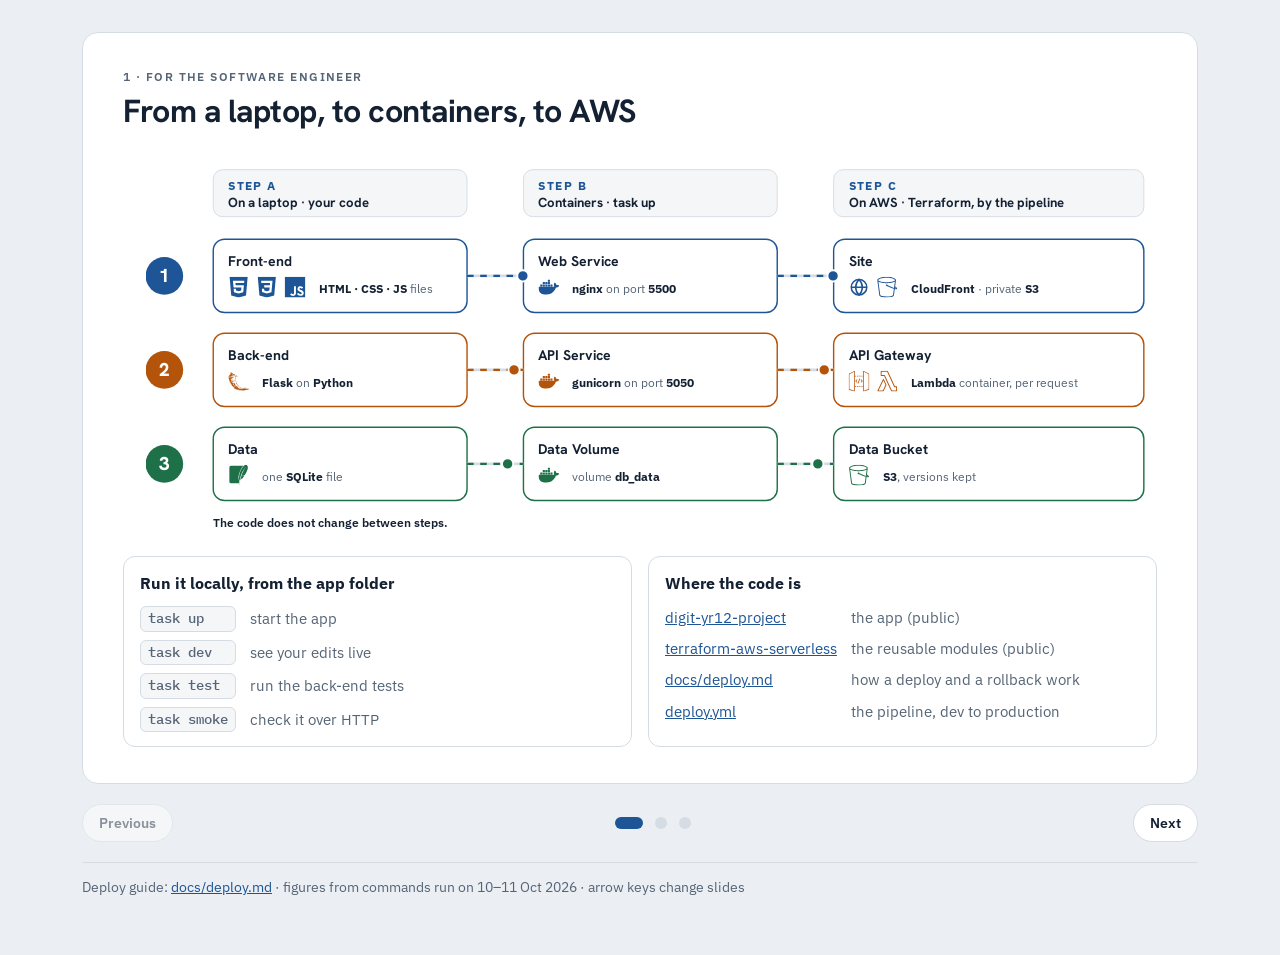
==== commit 422ecb7d: "feat(deploy): test and check before deploy, one build to Dev, business approval for Production The p" ====
--- a/docs/index.html
+++ b/docs/index.html
@@ -83,6 +83,7 @@
 /* Slide 2: diagram */
 .figure{margin:0;display:grid;gap:12px}
 .scroll{overflow-x:auto;border-radius:12px}
+@media (max-width:860px){.figure:has(.scroll)::before{content:"Swipe the picture sideways to see all of it \2192";font-size:13px;color:var(--muted)}.scroll{-webkit-mask-image:linear-gradient(90deg,#000 88%,transparent);mask-image:linear-gradient(90deg,#000 88%,transparent)}}
 svg.d{display:block;width:100%;min-width:860px;height:auto;font-family:var(--sans)}
 .d .zone{fill:var(--sunk);stroke:var(--aws);stroke-width:1.5;stroke-dasharray:6 5}
 .d .zone-t{font:600 12.5px var(--sans);fill:var(--aws);letter-spacing:.08em;text-transform:uppercase}
@@ -164,23 +165,9 @@
 </svg>
 <main class="wrap" id="deck" aria-roledescription="slide deck" aria-label="First app architecture">
 
-<section class="slide on" aria-roledescription="slide" aria-label="1 of 6: where it stands">
-  <div class="head"><span class="eyebrow">1 · First app · live in dev, production not yet released</span><h1>A Year 12 revision planner, live in dev</h1><p>Revise any time, pay only for use, every release approved.</p></div>
-  <figure class="figure">
-    <div class="scroll">
-    <svg class="d" viewBox="0 0 1100 390" role="img" aria-label="Two tracks and who gains. Track 1, the AWS account in New Zealand: the AWS standard is built and its account checks pass, then a private scanned ECR registry, public pinned Terraform modules and a GitHub sign-in that trusts only this repository, with no stored keys. Track 2, serverless apps on AWS: the dev site is live; user testing and the owner&#x27;s approval come before production, which is not yet released. Who gains: students revise any time on fast pages; the school pays per use with a budget alert; security gets an audit trail, a region guard and no stored deploy keys; the data never leaves the account."><path class="wire" d="M410 200 H460"/><path class="flow t2" d="M410 200 H460"/><polygon class="ah t1" points="451,65 460,70 451,75"/><g class="moving"><circle class="pkt t1" r="6"><animateMotion dur="2s" repeatCount="indefinite" path="M410 70 H460"/></circle></g><path class="wire" d="M630 200 H680"/><path class="flow t2" d="M630 200 H680"/><polygon class="ah t1" points="671,65 680,70 671,75"/><g class="moving"><circle class="pkt t1" r="6"><animateMotion dur="2s" repeatCount="indefinite" path="M630 70 H680"/></circle></g><path class="wire" d="M850 200 H900"/><path class="flow t2" d="M850 200 H900"/><polygon class="ah t1" points="891,65 900,70 891,75"/><g class="moving"><circle class="pkt t1" r="6"><animateMotion dur="2s" repeatCount="indefinite" path="M850 70 H900"/></circle></g><path class="wire" d="M410 70 H460"/><path class="flow t1" d="M410 70 H460"/><polygon class="ah t2" points="451,195 460,200 451,205"/><g class="moving"><circle class="pkt t2" r="6"><animateMotion dur="2s" repeatCount="indefinite" path="M410 200 H460"/></circle></g><path class="wire" d="M630 70 H680"/><path class="flow t1" d="M630 70 H680"/><polygon class="ah t2" points="671,195 680,200 671,205"/><g class="moving"><circle class="pkt t2" r="6"><animateMotion dur="2s" repeatCount="indefinite" path="M630 200 H680"/></circle></g><path class="wire" d="M850 70 H900"/><path class="flow t1" d="M850 70 H900"/><polygon class="ah t2" points="891,195 900,200 891,205"/><g class="moving"><circle class="pkt t2" r="6"><animateMotion dur="2s" repeatCount="indefinite" path="M850 200 H900"/></circle></g><rect class="box" x="20" y="160" width="190" height="80" rx="12"/><rect class="tile" style="--c:var(--go)" x="34" y="178" width="44" height="44" rx="10"/><use class="glyph-s" href="#g-road" x="44" y="188" width="24" height="24"/><text class="bt" x="88" y="189">Track 2</text><text class="bs" x="88" y="208">Serverless-Apps</text><rect class="box" x="20" y="30" width="190" height="80" rx="12"/><rect class="tile" style="--c:var(--accent)" x="34" y="48" width="44" height="44" rx="10"/><use class="glyph-s" href="#g-code" x="44" y="58" width="24" height="24"/><text class="bt" x="88" y="59">Track 1</text><text class="bs" x="88" y="78">AWS Account</text><rect class="box" x="20" y="290" width="190" height="80" rx="12"/><rect class="tile" style="--c:var(--teal)" x="34" y="308" width="44" height="44" rx="10"/><use class="glyph-s" href="#g-student" x="44" y="318" width="24" height="24"/><text class="bt" x="88" y="327">Who gains</text><text class="bs" x="88" y="346">each reader</text><rect class="box" x="240" y="160" width="170" height="80" rx="12"/><rect class="tile" style="--c:var(--go)" x="254" y="178" width="44" height="44" rx="10"/><use class="glyph" href="#l-lambda" x="264" y="188" width="24" height="24"/><text class="bt" x="308" y="197">Dev site</text><text class="bs" x="308" y="216">live</text><rect class="badge go" x="344" y="151" width="58" height="18" rx="9"/><text class="bdg go" x="373" y="164">Built</text><rect class="box next" x="460" y="160" width="170" height="80" rx="12"/><rect class="tile" style="--c:var(--accent)" x="474" y="178" width="44" height="44" rx="10"/><use class="glyph-s" href="#g-student" x="484" y="188" width="24" height="24"/><text class="bt" x="528" y="197">User testing</text><text class="bs" x="528" y="216">comes first</text><rect class="badge later" x="564" y="151" width="58" height="18" rx="9"/><text class="bdg later" x="593" y="164">Target</text><rect class="box next" x="680" y="160" width="170" height="80" rx="12"/><rect class="tile" style="--c:var(--human)" x="694" y="178" width="44" height="44" rx="10"/><use class="glyph-s" href="#g-key" x="704" y="188" width="24" height="24"/><text class="bt" x="748" y="197">Owner</text><text class="bs" x="748" y="216">one approval</text><rect class="badge later" x="784" y="151" width="58" height="18" rx="9"/><text class="bdg later" x="813" y="164">Target</text><rect class="box next" x="900" y="160" width="170" height="80" rx="12"/><rect class="tile" style="--c:var(--later)" x="914" y="178" width="44" height="44" rx="10"/><use class="glyph-s" href="#g-flag" x="924" y="188" width="24" height="24"/><text class="bt" x="968" y="197">Production</text><text class="bs" x="968" y="216">not yet released</text><rect class="badge later" x="1004" y="151" width="58" height="18" rx="9"/><text class="bdg later" x="1033" y="164">Target</text><rect class="box" x="240" y="30" width="170" height="80" rx="12"/><rect class="tile" style="--c:var(--go)" x="254" y="48" width="44" height="44" rx="10"/><use class="glyph-s" href="#g-shield" x="264" y="58" width="24" height="24"/><text class="bt" x="308" y="67">AWS Standard</text><text class="bs" x="308" y="86">account checks</text><rect class="badge go" x="344" y="21" width="58" height="18" rx="9"/><text class="bdg go" x="373" y="34">Built</text><rect class="box" x="460" y="30" width="170" height="80" rx="12"/><rect class="tile" style="--c:var(--accent)" x="474" y="48" width="44" height="44" rx="10"/><use class="glyph" href="#l-docker" x="484" y="58" width="24" height="24"/><text class="bt" x="528" y="67">ECR Registry</text><text class="bs" x="528" y="86">private, scanned</text><rect class="badge go" x="564" y="21" width="58" height="18" rx="9"/><text class="bdg go" x="593" y="34">Built</text><rect class="box" x="680" y="30" width="170" height="80" rx="12"/><rect class="tile" style="--c:var(--human)" x="694" y="48" width="44" height="44" rx="10"/><use class="glyph-s" href="#g-blocks" x="704" y="58" width="24" height="24"/><text class="bt" x="748" y="67">TF Modules</text><text class="bs" x="748" y="86">public, pinned</text><rect class="badge go" x="784" y="21" width="58" height="18" rx="9"/><text class="bdg go" x="813" y="34">Built</text><rect class="box" x="900" y="30" width="170" height="80" rx="12"/><rect class="tile" style="--c:var(--teal)" x="914" y="48" width="44" height="44" rx="10"/><use class="glyph-s" href="#g-key" x="924" y="58" width="24" height="24"/><text class="bt" x="968" y="67">GitHub sign-in</text><text class="bs" x="968" y="86">this repo, no keys</text><rect class="badge go" x="1004" y="21" width="58" height="18" rx="9"/><text class="bdg go" x="1033" y="34">Built</text><rect class="box" x="240" y="290" width="170" height="80" rx="12"/><rect class="tile" style="--c:var(--accent)" x="254" y="308" width="44" height="44" rx="10"/><use class="glyph-s" href="#g-student" x="264" y="318" width="24" height="24"/><text class="bt" x="308" y="319">Students</text><text class="bs" x="308" y="338">revise any time</text><text class="bs" x="308" y="353">fast pages</text><rect class="box" x="460" y="290" width="170" height="80" rx="12"/><rect class="tile" style="--c:var(--aws)" x="474" y="308" width="44" height="44" rx="10"/><use class="glyph-s" href="#g-coin" x="484" y="318" width="24" height="24"/><text class="bt" x="528" y="319">School</text><text class="bs" x="528" y="338">pays per use</text><text class="bs" x="528" y="353">budget alert</text><rect class="box" x="680" y="290" width="170" height="80" rx="12"/><rect class="tile" style="--c:var(--stop)" x="694" y="308" width="44" height="44" rx="10"/><use class="glyph-s" href="#g-shield" x="704" y="318" width="24" height="24"/><text class="bt" x="748" y="310">Security</text><text class="bs" x="748" y="328">audit trail</text><text class="bs" x="748" y="343">region guard</text><text class="bs" x="748" y="358">no deploy keys</text><rect class="box" x="900" y="290" width="170" height="80" rx="12"/><rect class="tile" style="--c:var(--go)" x="914" y="308" width="44" height="44" rx="10"/><use class="glyph-s" href="#g-db" x="924" y="318" width="24" height="24"/><text class="bt" x="968" y="319">Data</text><text class="bs" x="968" y="338">never leaves</text><text class="bs" x="968" y="353">the account</text></svg>
-    </div>
-    <div class="duo">
-      <div class="card"><b>AWS standard, read back</b>
-        <ul class="cmds"><li><span>Account administrator</span><span><code>17/17</code> checks pass</span></li></ul></div>
-      <div class="card"><b>What 17/17 means for the business</b>
-        <ul class="cmds"><li><span>Audit</span><span>every change and sign-in is recorded</span></li><li><span>Cost</span><span>spend alerts before the budget</span></li><li><span>Place</span><span>nothing runs outside Auckland</span></li><li><span>Access</span><span>only the app&#x27;s repo deploys, no stored keys</span></li></ul></div>
-    </div>
-  </figure>
-</section>
-
-<section class="slide" aria-roledescription="slide" aria-label="2 of 6: from a laptop to AWS">
-  <div class="head"><span class="eyebrow">2 · For the software engineer</span><h2>From a laptop, to containers, to AWS</h2></div>
+
+<section class="slide on" aria-roledescription="slide" aria-label="1 of 3: from a laptop to AWS">
+  <div class="head"><span class="eyebrow">1 · For the software engineer</span><h2>From a laptop, to containers, to AWS</h2></div>
   <figure class="figure">
     <div class="scroll">
     <svg class="d map" viewBox="0 0 1100 420" role="img" aria-label="The app's three parts move through three steps. Step A, on a laptop: the HTML, CSS and JavaScript page, the Flask API in Python and one SQLite file. Step B, containers started by task up: a web service with nginx on port 5500, an api service with gunicorn on port 5050, and a volume that keeps the database file. Step C, in Auckland on AWS, built by the pipeline with Terraform: CloudFront and a private S3 bucket for the page, API Gateway and a Lambda container for the API, and a versioned S3 bucket for the data file.">
@@ -200,17 +187,9 @@
   </figure>
 </section>
 
-<section class="slide" style="min-height:0" aria-roledescription="slide" aria-label="3 of 6: proof in the app's own repository">
-  <div class="head"><span class="eyebrow">3 · Proof · in the app's own repository</span><h2>Proved by the app's own commands</h2></div>
-  <figure class="figure">
-    <div class="scroll">
-    <svg class="d" viewBox="0 0 1100 340" role="img" aria-label="Four checks a customer runs from the app's own repository. Tested: task test runs the back-end tests inside the app image. Lambda-ready: task image checks the image AWS Lambda runs. Live check, ready: task api:smoke checks the deployed site over HTTP. Done means done, ready: task verify runs every automated check."><rect class="box" x="20" y="30" width="520" height="128" rx="12"/><rect class="tile" style="--c:var(--go)" x="34" y="48" width="44" height="44" rx="10"/><use class="glyph-s" href="#g-check" x="44" y="58" width="24" height="24"/><text class="bt" x="88" y="67">Tested</text><text class="bs" x="88" y="86">back-end tests, inside the app image</text><rect class="badge go" x="474" y="21" width="58" height="18" rx="9"/><text class="bdg go" x="503" y="34">Built</text><line class="div" x1="34" x2="526" y1="104" y2="104"/><text class="cmd" x="34" y="125">task test</text><text class="res" x="34" y="142">all tests pass</text><rect class="box" x="560" y="30" width="520" height="128" rx="12"/><rect class="tile" style="--c:var(--accent)" x="574" y="48" width="44" height="44" rx="10"/><use class="glyph-s" href="#g-shield" x="584" y="58" width="24" height="24"/><text class="bt" x="628" y="67">Lambda-ready</text><text class="bs" x="628" y="86">the image AWS Lambda runs</text><rect class="badge go" x="1014" y="21" width="58" height="18" rx="9"/><text class="bdg go" x="1043" y="34">Built</text><line class="div" x1="574" x2="1066" y1="104" y2="104"/><text class="cmd" x="574" y="125">task image</text><text class="res" x="574" y="142">all image checks passed: Web Adapter, non-root</text><rect class="box" x="20" y="190" width="520" height="128" rx="12"/><rect class="tile" style="--c:var(--aws)" x="34" y="208" width="44" height="44" rx="10"/><use class="glyph-s" href="#g-plug" x="44" y="218" width="24" height="24"/><text class="bt" x="88" y="227">Live check</text><text class="bs" x="88" y="246">the deployed site answers</text><rect class="badge wait" x="474" y="181" width="58" height="18" rx="9"/><text class="bdg wait" x="503" y="194">Ready</text><line class="div" x1="34" x2="526" y1="264" y2="264"/><text class="cmd" x="34" y="285">task api:smoke API_BASE=&lt;site address&gt;</text><text class="res" x="34" y="302">the pipeline runs this check after each dev deploy</text><rect class="box" x="560" y="190" width="520" height="128" rx="12"/><rect class="tile" style="--c:var(--human)" x="574" y="208" width="44" height="44" rx="10"/><use class="glyph-s" href="#g-flag" x="584" y="218" width="24" height="24"/><text class="bt" x="628" y="227">Done means done</text><text class="bs" x="628" y="246">every automated check, one command</text><rect class="badge wait" x="1014" y="181" width="58" height="18" rx="9"/><text class="bdg wait" x="1043" y="194">Ready</text><line class="div" x1="574" x2="1066" y1="264" y2="264"/><text class="cmd" x="574" y="285">task verify</text><text class="res" x="574" y="302">the definition of done, run before a release</text></svg>
-    </div>
-  </figure>
-</section>
-
-<section class="slide" aria-roledescription="slide" aria-label="4 of 6: how a request is served">
-  <div class="head"><span class="eyebrow">4 · Architecture · Auckland</span><h2>How a request is served</h2></div>
+
+<section class="slide" aria-roledescription="slide" aria-label="2 of 3: how a request is served">
+  <div class="head"><span class="eyebrow">2 · Architecture · Auckland</span><h2>How a request is served</h2></div>
   <figure class="figure">
     <div class="scroll">
     <svg class="d" viewBox="0 0 1100 450" role="img" aria-label="A student's browser reaches one HTTPS address at the CloudFront edge, which caches pages and has its origin in Auckland. Pages come from a private S3 bucket. Calls under /api go through a rate-limited API Gateway HTTP API to a Lambda function that runs the customer's own container image from the customer's private registry with the official AWS Lambda Web Adapter, only for the length of a request. The function reads its signing key, generated by Terraform and kept encrypted in its settings, keeps its data as one SQLite object in a versioned S3 bucket, and sends alarms to the alerts topic. Everything but the browser sits inside the account, in Auckland.">
@@ -239,23 +218,15 @@
 </section>
 
 
-<section class="slide" aria-roledescription="slide" aria-label="5 of 6: the customer's account">
-  <div class="head"><span class="eyebrow">5 · Track 2 · the customer's own account</span><h2>The same app, in the customer's account</h2></div>
+
+<section class="slide" aria-roledescription="slide" aria-label="3 of 3: code to live">
+  <div class="head"><span class="eyebrow">3 · Code to live</span><h2>From code to live, with one decision</h2></div>
   <figure class="figure">
     <div class="scroll">
-    <svg class="d" viewBox="0 0 1100 500" role="img" aria-label="The customer's AWS account in Auckland. Outside it, the public modules repository, nnthanh101/terraform-aws-serverless, is a pinned input, and the customer's GitHub repository, ngocnxx/digit-yr12-project, pushes to develop into the account. Inside: guardrails, built: an audit trail, a budget, a region guard, and sign-in roles that trust only the customer's repository. The app: a private image registry, built, then the dev app stack, the customer's approval, and the production app stack, all ready. In practice: an exam-week rush scales by itself within the account&#x27;s agreed limit; a bad change is fixed by re-running the earlier release and data is not rolled back; a quiet night costs only per request, with no idle servers; an audit question is answered from the audit trail; a new school uses the same files with new account values."><rect class="zone" x="220" y="14" width="866" height="318" rx="16"/><text class="zone-t" x="240" y="42">Customer AWS account · Auckland</text><text class="stage-n" x="240" y="74">GUARDRAILS</text><rect class="badge go" x="346" y="57" width="58" height="18" rx="9"/><text class="bdg go" x="375" y="70">Built</text><text class="stage-n" x="240" y="210">THE APP</text><path class="wire" d="M190 124 H240"/><path class="flow" d="M190 124 H240"/><polygon class="ah" points="231,119 240,124 231,129"/><g class="moving"><circle class="pkt " r="6"><animateMotion dur="2s" repeatCount="indefinite" path="M190 124 H240"/></circle></g><path class="wire" d="M190 260 H240"/><path class="flow" d="M190 260 H240"/><polygon class="ah" points="231,255 240,260 231,265"/><g class="moving"><circle class="pkt " r="6"><animateMotion dur="2s" repeatCount="indefinite" path="M190 260 H240"/></circle></g><path class="wire" d="M410 260 H460"/><path class="flow" d="M410 260 H460"/><polygon class="ah" points="451,255 460,260 451,265"/><g class="moving"><circle class="pkt " r="6"><animateMotion dur="2s" repeatCount="indefinite" path="M410 260 H460"/></circle></g><path class="wire" d="M630 260 H680"/><path class="flow" d="M630 260 H680"/><polygon class="ah" points="671,255 680,260 671,265"/><g class="moving"><circle class="pkt " r="6"><animateMotion dur="2s" repeatCount="indefinite" path="M630 260 H680"/></circle></g><path class="wire" d="M850 260 H900"/><path class="flow" d="M850 260 H900"/><polygon class="ah" points="891,255 900,260 891,265"/><g class="moving"><circle class="pkt " r="6"><animateMotion dur="2s" repeatCount="indefinite" path="M850 260 H900"/></circle></g><rect class="box" x="20" y="84" width="170" height="80" rx="12"/><rect class="tile" style="--c:var(--human)" x="34" y="102" width="44" height="44" rx="10"/><use class="glyph-s" href="#g-blocks" x="44" y="112" width="24" height="24"/><text class="bt" x="88" y="121">TF Modules</text><text class="bs" x="88" y="140">public, pinned</text><rect class="box" x="20" y="220" width="170" height="80" rx="12"/><rect class="tile" style="--c:var(--accent)" x="34" y="238" width="44" height="44" rx="10"/><use class="glyph-s" href="#g-code" x="44" y="248" width="24" height="24"/><text class="bt" x="88" y="257">GitHub</text><text class="bs" x="88" y="276">push to develop</text><text class="ft" style="font-size:11px;font-weight:400" x="20" y="182">nnthanh101/</text><text class="ft" style="font-size:11px;font-weight:400" x="20" y="196">terraform-aws-serverless</text><text class="ft" style="font-size:11px;font-weight:400" x="20" y="318">ngocnxx/</text><text class="ft" style="font-size:11px;font-weight:400" x="20" y="332">digit-yr12-project</text><rect class="box" x="240" y="84" width="170" height="80" rx="12"/><rect class="tile" style="--c:var(--go)" x="254" y="102" width="44" height="44" rx="10"/><use class="glyph-s" href="#g-check" x="264" y="112" width="24" height="24"/><text class="bt" x="308" y="121">Audit trail</text><text class="bs" x="308" y="140">every change</text><rect class="box" x="460" y="84" width="170" height="80" rx="12"/><rect class="tile" style="--c:var(--aws)" x="474" y="102" width="44" height="44" rx="10"/><use class="glyph-s" href="#g-coin" x="484" y="112" width="24" height="24"/><text class="bt" x="528" y="121">Budget</text><text class="bs" x="528" y="140">monthly alert</text><rect class="box" x="680" y="84" width="170" height="80" rx="12"/><rect class="tile" style="--c:var(--teal)" x="694" y="102" width="44" height="44" rx="10"/><use class="glyph-s" href="#g-edge" x="704" y="112" width="24" height="24"/><text class="bt" x="748" y="121">Region guard</text><text class="bs" x="748" y="140">AWS</text><text class="bs" x="748" y="155">ap-southeast-6</text><rect class="box" x="900" y="84" width="170" height="80" rx="12"/><rect class="tile" style="--c:var(--stop)" x="914" y="102" width="44" height="44" rx="10"/><use class="glyph-s" href="#g-key" x="924" y="112" width="24" height="24"/><text class="bt" x="968" y="121">GitHub sign-in</text><text class="bs" x="968" y="140">this repo, no keys</text><rect class="box" x="240" y="220" width="170" height="80" rx="12"/><rect class="tile" style="--c:var(--accent)" x="254" y="238" width="44" height="44" rx="10"/><use class="glyph" href="#l-docker" x="264" y="248" width="24" height="24"/><text class="bt" x="308" y="257">ECR Registry</text><text class="bs" x="308" y="276">private, scanned</text><rect class="badge go" x="344" y="211" width="58" height="18" rx="9"/><text class="bdg go" x="373" y="224">Built</text><rect class="box" x="460" y="220" width="170" height="80" rx="12"/><rect class="tile" style="--c:var(--go)" x="474" y="238" width="44" height="44" rx="10"/><use class="glyph" href="#l-lambda" x="484" y="248" width="24" height="24"/><text class="bt" x="528" y="257">Dev</text><text class="bs" x="528" y="276">app stack</text><rect class="badge wait" x="564" y="211" width="58" height="18" rx="9"/><text class="bdg wait" x="593" y="224">Ready</text><rect class="box" x="680" y="220" width="170" height="80" rx="12"/><rect class="tile" style="--c:var(--human)" x="694" y="238" width="44" height="44" rx="10"/><use class="glyph-s" href="#g-key" x="704" y="248" width="24" height="24"/><text class="bt" x="748" y="257">Approval</text><text class="bs" x="748" y="276">owner decision</text><rect class="badge wait" x="784" y="211" width="58" height="18" rx="9"/><text class="bdg wait" x="813" y="224">Ready</text><rect class="box" x="900" y="220" width="170" height="80" rx="12"/><rect class="tile" style="--c:var(--later)" x="914" y="238" width="44" height="44" rx="10"/><use class="glyph" href="#l-lambda" x="924" y="248" width="24" height="24"/><text class="bt" x="968" y="257">Production</text><text class="bs" x="968" y="276">app stack</text><rect class="badge wait" x="1004" y="211" width="58" height="18" rx="9"/><text class="bdg wait" x="1033" y="224">Ready</text><text class="stage-n" x="20" y="358">IN PRACTICE</text><rect class="box" x="20" y="370" width="206" height="118" rx="12"/><rect class="tile" style="--c:var(--accent)" x="34" y="384" width="44" height="44" rx="10"/><use class="glyph" href="#l-lambda" x="44" y="394" width="24" height="24"/><text class="bt" x="88" y="411">Exam week</text><text class="bs" x="34" y="448">scales by itself, within</text><text class="bs" x="34" y="463">the account's agreed</text><text class="bs" x="34" y="478">limit</text><rect class="box" x="236" y="370" width="206" height="118" rx="12"/><rect class="tile" style="--c:var(--stop)" x="250" y="384" width="44" height="44" rx="10"/><use class="glyph-s" href="#g-road" x="260" y="394" width="24" height="24"/><text class="bt" x="304" y="411">Bad change</text><text class="bs" x="250" y="448">re-run the earlier release;</text><text class="bs" x="250" y="463">data is not rolled back</text><rect class="box" x="452" y="370" width="206" height="118" rx="12"/><rect class="tile" style="--c:var(--aws)" x="466" y="384" width="44" height="44" rx="10"/><use class="glyph-s" href="#g-coin" x="476" y="394" width="24" height="24"/><text class="bt" x="520" y="411">Quiet night</text><text class="bs" x="466" y="448">pay per request,</text><text class="bs" x="466" y="463">no idle servers</text><rect class="box" x="668" y="370" width="206" height="118" rx="12"/><rect class="tile" style="--c:var(--go)" x="682" y="384" width="44" height="44" rx="10"/><use class="glyph-s" href="#g-shield" x="692" y="394" width="24" height="24"/><text class="bt" x="736" y="411">Audit question</text><text class="bs" x="682" y="448">every change and sign-in</text><text class="bs" x="682" y="463">is in the audit trail</text><rect class="box" x="884" y="370" width="206" height="118" rx="12"/><rect class="tile" style="--c:var(--human)" x="898" y="384" width="44" height="44" rx="10"/><use class="glyph-s" href="#g-blocks" x="908" y="394" width="24" height="24"/><text class="bt" x="952" y="411">New school</text><text class="bs" x="898" y="448">the same files,</text><text class="bs" x="898" y="463">new account values</text></svg>
-    </div>
-  </figure>
-</section>
-
-<section class="slide" aria-roledescription="slide" aria-label="6 of 6: code to live">
-  <div class="head"><span class="eyebrow">6 · Code to live</span><h2>From code to live, with one decision</h2></div>
-  <figure class="figure">
-    <div class="scroll">
-    <svg class="d" viewBox="0 0 1100 410" role="img" aria-label="From code to live in six steps. Developer: on the laptop, task up runs the app; a push goes to the develop branch on GitHub. Pipeline: the customer's container is built once, then dev is deployed, the site published and tested. Owner: the customer's approval is the one decision. Pipeline: production gets the same build and a read-only check. Every step of the customer's pipeline, production included, is ready and not yet run."><rect class="stage" x="8" y="10" width="1084" height="124" rx="12"/><rect style="fill:var(--accent)" x="8" y="24" width="5" height="96" rx="2"/><text class="stage-n" style="fill:var(--accent)" x="26" y="34">DEVELOPER</text><rect class="stage" x="8" y="144" width="1084" height="124" rx="12"/><rect style="fill:var(--teal)" x="8" y="158" width="5" height="96" rx="2"/><text class="stage-n" style="fill:var(--teal)" x="26" y="168">PIPELINE</text><rect class="stage" x="8" y="278" width="1084" height="124" rx="12"/><rect style="fill:var(--human)" x="8" y="292" width="5" height="96" rx="2"/><text class="stage-n" style="fill:var(--human)" x="26" y="302">OWNER</text><path class="wire" d="M190 84 H240"/><path class="flow" d="M190 84 H240"/><polygon class="ah" points="231,79 240,84 231,89"/><g class="moving"><circle class="pkt " r="6"><animateMotion dur="2s" repeatCount="indefinite" path="M190 84 H240"/></circle></g><path class="wire" d="M325 124 V218 H460"/><path class="flow" d="M325 124 V218 H460"/><polygon class="ah" points="451,213 460,218 451,223"/><g class="moving"><circle class="pkt " r="6"><animateMotion dur="2s" repeatCount="indefinite" path="M325 124 V218 H460"/></circle></g><path class="wire" d="M630 218 H680"/><path class="flow" d="M630 218 H680"/><polygon class="ah" points="671,213 680,218 671,223"/><g class="moving"><circle class="pkt " r="6"><animateMotion dur="2s" repeatCount="indefinite" path="M630 218 H680"/></circle></g><path class="wire" d="M765 258 V312"/><path class="flow" d="M765 258 V312"/><polygon class="ah" points="760,303 765,312 770,303"/><g class="moving"><circle class="pkt " r="6"><animateMotion dur="2s" repeatCount="indefinite" path="M765 258 V312"/></circle></g><path class="wire" d="M850 352 H985 V258"/><path class="flow" d="M850 352 H985 V258"/><polygon class="ah" points="980,267 985,258 990,267"/><g class="moving"><circle class="pkt " r="6"><animateMotion dur="2s" repeatCount="indefinite" path="M850 352 H985 V258"/></circle></g><rect class="box" x="20" y="44" width="170" height="80" rx="12"/><rect class="tile" style="--c:var(--accent)" x="34" y="62" width="44" height="44" rx="10"/><use class="glyph-s" href="#g-code" x="44" y="72" width="24" height="24"/><text class="bt" x="88" y="81">Laptop</text><text class="bs" x="88" y="100">task up</text><rect class="badge go" x="124" y="35" width="58" height="18" rx="9"/><text class="bdg go" x="153" y="48">Built</text><rect class="box" x="240" y="44" width="170" height="80" rx="12"/><rect class="tile" style="--c:var(--accent)" x="254" y="62" width="44" height="44" rx="10"/><use class="glyph-s" href="#g-code" x="264" y="72" width="24" height="24"/><text class="bt" x="308" y="81">GitHub</text><text class="bs" x="308" y="100">develop branch</text><rect class="badge go" x="344" y="35" width="58" height="18" rx="9"/><text class="bdg go" x="373" y="48">Built</text><rect class="box" x="460" y="178" width="170" height="80" rx="12"/><rect class="tile" style="--c:var(--teal)" x="474" y="196" width="44" height="44" rx="10"/><use class="glyph" href="#l-docker" x="484" y="206" width="24" height="24"/><text class="bt" x="528" y="215">Build once</text><text class="bs" x="528" y="234">the app container</text><rect class="badge go" x="564" y="169" width="58" height="18" rx="9"/><text class="bdg go" x="593" y="182">Built</text><rect class="box" x="680" y="178" width="170" height="80" rx="12"/><rect class="tile" style="--c:var(--teal)" x="694" y="196" width="44" height="44" rx="10"/><use class="glyph" href="#l-lambda" x="704" y="206" width="24" height="24"/><text class="bt" x="748" y="207">Dev</text><text class="bs" x="748" y="226">deploy, publish</text><text class="bs" x="748" y="241">site, test</text><rect class="badge wait" x="784" y="169" width="58" height="18" rx="9"/><text class="bdg wait" x="813" y="182">Ready</text><rect class="box" x="680" y="312" width="170" height="80" rx="12" style="stroke:var(--human);stroke-width:3;fill:var(--human-soft)"/><rect class="tile" style="--c:var(--human)" x="694" y="330" width="44" height="44" rx="10"/><use class="glyph-s" href="#g-key" x="704" y="340" width="24" height="24"/><text class="bt" x="748" y="349">Approval</text><text class="bs" x="748" y="368">one decision</text><rect class="badge wait" x="784" y="303" width="58" height="18" rx="9"/><text class="bdg wait" x="813" y="316">Ready</text><rect class="box" x="900" y="178" width="170" height="80" rx="12"/><rect class="tile" style="--c:var(--teal)" x="914" y="196" width="44" height="44" rx="10"/><use class="glyph" href="#l-lambda" x="924" y="206" width="24" height="24"/><text class="bt" x="968" y="207">Production</text><text class="bs" style="font-size:11.5px" x="968" y="226">same build, then</text><text class="bs" style="font-size:11.5px" x="968" y="241">a read-only check</text><rect class="badge wait" x="1004" y="169" width="58" height="18" rx="9"/><text class="bdg wait" x="1033" y="182">Ready</text></svg>
-    </div>
-    <p class="note"><b>Dry run:</b> a read-only dev plan of the app workflow destroys nothing.</p>
-    <p class="note">A plan changes nothing; only the pipeline applies. Every step is in the <a href="https://github.com/ngocnxx/digit-yr12-project/blob/develop/docs/deploy.md">deploy guide</a>.</p>
+    <svg class="d" viewBox="0 0 1100 562" role="img" aria-label="From code to live, left to right, under the header CI/CD pipeline. Developer: on your computer, the app runs locally; a push goes to the develop branch on GitHub. Stage 1, in parallel: test the app, check the infrastructure code, and build the app container once; all three join into stage 2. Stage 2, dev: deploy, publish and test the live site. Stage 3, production: business approval is the one decision, then production gets the same build and is health-checked. Under the stages, the AWS lane in Auckland shows where each stage lands: the private scanned ECR registry holds the built image, Dev gets the API, function and site, and Production gets the same build. The registry and the build have run; every other step is ready and not yet run on GitHub."><rect class="stage" x="303" y="6" width="744" height="26" rx="8"/><text class="stage-n" style="fill:var(--teal)" x="675" y="23" text-anchor="middle">CI/CD PIPELINE</text><g transform="translate(0,32)"><rect class="stage" x="28" y="8" width="194" height="358" rx="12"/><rect style="fill:var(--accent)" x="28" y="22" width="5" height="330" rx="2"/><text class="stage-n" style="fill:var(--accent)" x="46" y="34">DEVELOPER</text><rect class="stage" x="303" y="8" width="194" height="358" rx="12"/><rect style="fill:var(--teal)" x="303" y="22" width="5" height="330" rx="2"/><text class="stage-n" style="fill:var(--teal)" x="321" y="34">STAGE 1 · PARALLEL</text><rect class="stage" x="578" y="8" width="194" height="358" rx="12"/><rect style="fill:var(--teal)" x="578" y="22" width="5" height="330" rx="2"/><text class="stage-n" style="fill:var(--teal)" x="596" y="34">STAGE 2 · DEV</text><rect class="stage" x="853" y="8" width="194" height="358" rx="12"/><rect style="fill:var(--human)" x="853" y="22" width="5" height="330" rx="2"/><text class="stage-n" style="fill:var(--human)" x="871" y="34">STAGE 3 · PRODUCTION</text><path class="wire" d="M125 132 V162"/><path class="flow" d="M125 132 V162"/><polygon class="ah" points="120,153 125,162 130,153"/><g class="moving"><circle class="pkt " r="6"><animateMotion dur="2s" repeatCount="indefinite" path="M125 132 V162"/></circle></g><path class="wire" d="M210 202 H262"/><path class="flow" d="M210 202 H262"/><polygon class="ah" points="253,197 262,202 253,207"/><g class="moving"><circle class="pkt " r="6"><animateMotion dur="2s" repeatCount="indefinite" path="M210 202 H262"/></circle></g><path class="wire" d="M262 92 V312"/><path class="flow" d="M262 92 V312"/><g class="moving"><circle class="pkt " r="6"><animateMotion dur="2s" repeatCount="indefinite" path="M262 92 V312"/></circle></g><path class="wire" d="M262 92 H315"/><path class="flow" d="M262 92 H315"/><polygon class="ah" points="306,87 315,92 306,97"/><g class="moving"><circle class="pkt " r="6"><animateMotion dur="2s" repeatCount="indefinite" path="M262 92 H315"/></circle></g><path class="wire" d="M262 202 H315"/><path class="flow" d="M262 202 H315"/><polygon class="ah" points="306,197 315,202 306,207"/><g class="moving"><circle class="pkt " r="6"><animateMotion dur="2s" repeatCount="indefinite" path="M262 202 H315"/></circle></g><path class="wire" d="M262 312 H315"/><path class="flow" d="M262 312 H315"/><polygon class="ah" points="306,307 315,312 306,317"/><g class="moving"><circle class="pkt " r="6"><animateMotion dur="2s" repeatCount="indefinite" path="M262 312 H315"/></circle></g><path class="wire" d="M485 92 H537"/><path class="flow" d="M485 92 H537"/><g class="moving"><circle class="pkt " r="6"><animateMotion dur="2s" repeatCount="indefinite" path="M485 92 H537"/></circle></g><path class="wire" d="M485 202 H537"/><path class="flow" d="M485 202 H537"/><g class="moving"><circle class="pkt " r="6"><animateMotion dur="2s" repeatCount="indefinite" path="M485 202 H537"/></circle></g><path class="wire" d="M485 312 H537"/><path class="flow" d="M485 312 H537"/><g class="moving"><circle class="pkt " r="6"><animateMotion dur="2s" repeatCount="indefinite" path="M485 312 H537"/></circle></g><path class="wire" d="M537 92 V312"/><path class="flow" d="M537 92 V312"/><g class="moving"><circle class="pkt " r="6"><animateMotion dur="2s" repeatCount="indefinite" path="M537 92 V312"/></circle></g><path class="wire" d="M537 202 H590"/><path class="flow" d="M537 202 H590"/><polygon class="ah" points="581,197 590,202 581,207"/><g class="moving"><circle class="pkt " r="6"><animateMotion dur="2s" repeatCount="indefinite" path="M537 202 H590"/></circle></g><path class="wire" d="M760 202 H865"/><path class="flow" d="M760 202 H865"/><polygon class="ah" points="856,197 865,202 856,207"/><g class="moving"><circle class="pkt " r="6"><animateMotion dur="2s" repeatCount="indefinite" path="M760 202 H865"/></circle></g><path class="wire" d="M950 242 V272"/><path class="flow" d="M950 242 V272"/><polygon class="ah" points="945,263 950,272 955,263"/><g class="moving"><circle class="pkt " r="6"><animateMotion dur="2s" repeatCount="indefinite" path="M950 242 V272"/></circle></g><rect class="box" x="40" y="52" width="170" height="80" rx="12"/><rect class="tile" style="--c:var(--accent)" x="54" y="70" width="44" height="44" rx="10"/><use class="glyph-s" href="#g-code" x="64" y="80" width="24" height="24"/><text class="bt" x="108" y="81">Your computer</text><text class="bs" style="font-size:12.5px" x="108" y="100">run it locally</text><rect class="badge go" x="144" y="43" width="58" height="18" rx="9"/><text class="bdg go" x="173" y="56">Built</text><rect class="box" x="40" y="162" width="170" height="80" rx="12"/><rect class="tile" style="--c:var(--accent)" x="54" y="180" width="44" height="44" rx="10"/><use class="glyph-s" href="#g-code" x="64" y="190" width="24" height="24"/><text class="bt" x="108" y="191">GitHub</text><text class="bs" style="font-size:11px" x="108" y="210">push to</text><text class="bs" style="font-size:11px" x="108" y="225">develop</text><rect class="badge go" x="144" y="153" width="58" height="18" rx="9"/><text class="bdg go" x="173" y="166">Built</text><rect class="box" x="315" y="52" width="170" height="80" rx="12"/><rect class="tile" style="--c:var(--teal)" x="329" y="70" width="44" height="44" rx="10"/><use class="glyph-s" href="#g-check" x="339" y="80" width="24" height="24"/><text class="bt" x="383" y="81">1 · Test</text><text class="bs" style="font-size:11px" x="383" y="100">the app</text><rect class="badge wait" x="419" y="43" width="58" height="18" rx="9"/><text class="bdg wait" x="448" y="56">Ready</text><rect class="box" x="315" y="162" width="170" height="80" rx="12"/><rect class="tile" style="--c:var(--teal)" x="329" y="180" width="44" height="44" rx="10"/><use class="glyph-s" href="#g-shield" x="339" y="190" width="24" height="24"/><text class="bt" x="383" y="191">1 · Check</text><text class="bs" style="font-size:11px" x="383" y="210">the infrastructure</text><text class="bs" style="font-size:11px" x="383" y="225">code</text><rect class="badge wait" x="419" y="153" width="58" height="18" rx="9"/><text class="bdg wait" x="448" y="166">Ready</text><rect class="box" x="315" y="272" width="170" height="80" rx="12"/><rect class="tile" style="--c:var(--teal)" x="329" y="290" width="44" height="44" rx="10"/><use class="glyph" href="#l-docker" x="339" y="300" width="24" height="24"/><text class="bt" x="383" y="301">1 · Build once</text><text class="bs" style="font-size:11px" x="383" y="320">the app</text><text class="bs" style="font-size:11px" x="383" y="335">container</text><rect class="badge go" x="419" y="263" width="58" height="18" rx="9"/><text class="bdg go" x="448" y="276">Built</text><rect class="box" x="590" y="162" width="170" height="80" rx="12"/><rect class="tile" style="--c:var(--teal)" x="604" y="180" width="44" height="44" rx="10"/><use class="glyph" href="#l-lambda" x="614" y="190" width="24" height="24"/><text class="bt" x="658" y="191">2 · Dev</text><text class="bs" style="font-size:11px" x="658" y="210">deploy, publish,</text><text class="bs" style="font-size:11px" x="658" y="225">test the live site</text><rect class="badge wait" x="694" y="153" width="58" height="18" rx="9"/><text class="bdg wait" x="723" y="166">Ready</text><rect class="box" x="865" y="162" width="170" height="80" rx="12" style="stroke:var(--human);stroke-width:3;fill:var(--human-soft)"/><rect class="tile" style="--c:var(--human)" x="879" y="180" width="44" height="44" rx="10"/><use class="glyph-s" href="#g-key" x="889" y="190" width="24" height="24"/><text class="bt" x="933" y="188">Business</text><text class="bt" x="933" y="205">approval</text><text class="bs" style="font-size:11px" x="933" y="224">the one decision</text><rect class="badge wait" x="969" y="153" width="58" height="18" rx="9"/><text class="bdg wait" x="998" y="166">Ready</text><rect class="box" x="865" y="272" width="170" height="80" rx="12"/><rect class="tile" style="--c:var(--teal)" x="879" y="290" width="44" height="44" rx="10"/><use class="glyph" href="#l-lambda" x="889" y="300" width="24" height="24"/><text class="bt" x="933" y="301">3 · Production</text><text class="bs" style="font-size:11px" x="933" y="320">same build,</text><text class="bs" style="font-size:11px" x="933" y="335">health-checked</text><rect class="badge wait" x="969" y="263" width="58" height="18" rx="9"/><text class="bdg wait" x="998" y="276">Ready</text></g><rect class="zone" x="8" y="410" width="1084" height="142" rx="16"/><text class="zone-t" x="26" y="434">AWS · Auckland</text><text class="bs" x="46" y="506">Your AWS account</text><path class="wire" d="M400 384 V458"/><path class="flow" d="M400 384 V458"/><polygon class="ah" points="395,449 400,458 405,449"/><path class="wire" d="M675 274 V458"/><path class="flow" d="M675 274 V458"/><polygon class="ah" points="670,449 675,458 680,449"/><path class="wire" d="M950 384 V458"/><path class="flow" d="M950 384 V458"/><polygon class="ah" points="945,449 950,458 955,449"/><rect class="box" x="315" y="458" width="170" height="80" rx="12"/><rect class="tile" style="--c:var(--accent)" x="329" y="476" width="44" height="44" rx="10"/><use class="glyph" href="#l-docker" x="339" y="486" width="24" height="24"/><text class="bt" x="383" y="487">ECR Registry</text><text class="bs" style="font-size:11px" x="383" y="506">private, scanned</text><rect class="badge go" x="419" y="449" width="58" height="18" rx="9"/><text class="bdg go" x="448" y="462">Built</text><rect class="box" x="590" y="458" width="170" height="80" rx="12"/><rect class="tile" style="--c:var(--go)" x="604" y="476" width="44" height="44" rx="10"/><use class="glyph" href="#l-lambda" x="614" y="486" width="24" height="24"/><text class="bt" x="658" y="487">Dev</text><text class="bs" style="font-size:11px" x="658" y="506">the live Dev site</text><rect class="badge wait" x="694" y="449" width="58" height="18" rx="9"/><text class="bdg wait" x="723" y="462">Ready</text><rect class="box" x="865" y="458" width="170" height="80" rx="12"/><rect class="tile" style="--c:var(--go)" x="879" y="476" width="44" height="44" rx="10"/><use class="glyph" href="#l-lambda" x="889" y="486" width="24" height="24"/><text class="bt" x="933" y="487">Production</text><text class="bs" style="font-size:11px" x="933" y="506">same build, live</text><rect class="badge wait" x="969" y="449" width="58" height="18" rx="9"/><text class="bdg wait" x="998" y="462">Ready</text></svg>
+    </div>
+    <p class="note" style="max-width:none">Every change is tested before it deploys; production gets the tested build after business approval. Step by step: <a href="https://github.com/ngocnxx/digit-yr12-project/blob/develop/docs/deploy.md">deploy guide</a>.</p>
+    <p class="note" style="max-width:none"><b>Built</b> = working today · <b>Ready</b> = set up, runs on the next change.</p>
   </figure>
 </section>
 
